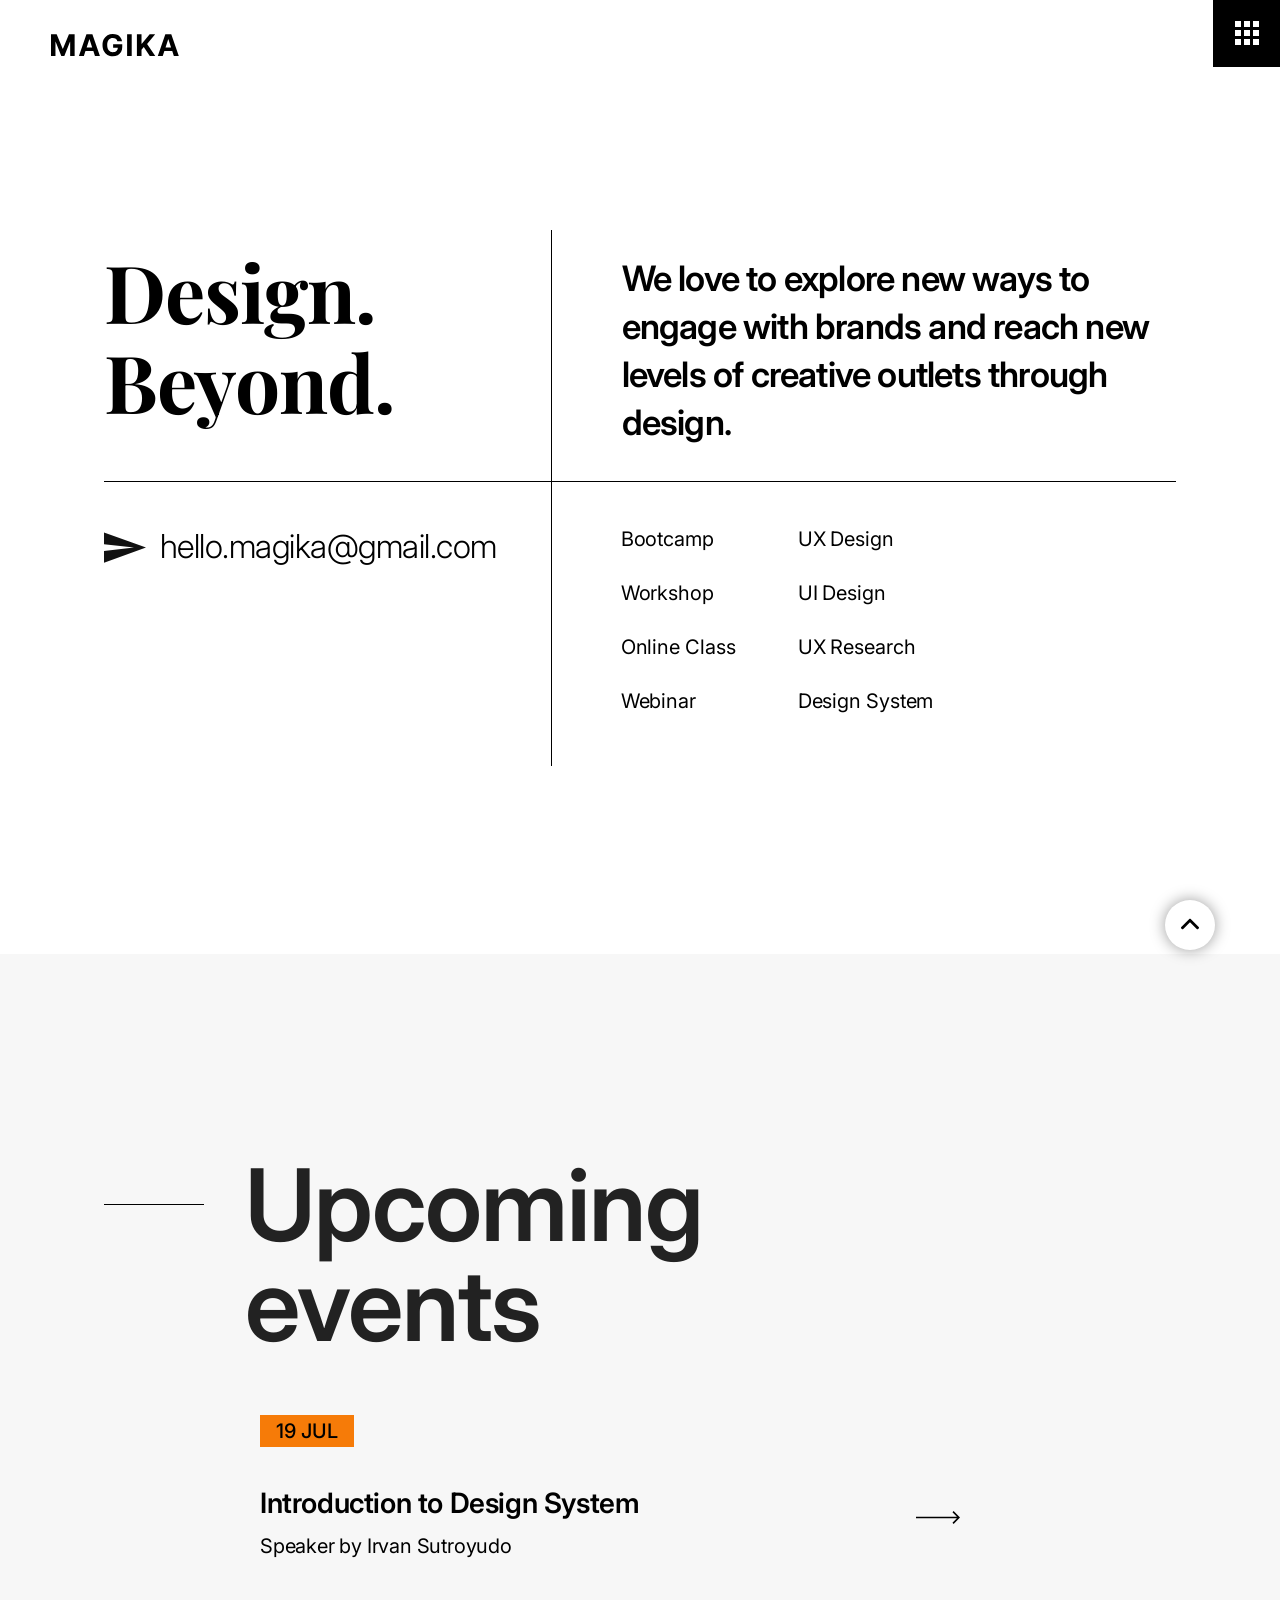
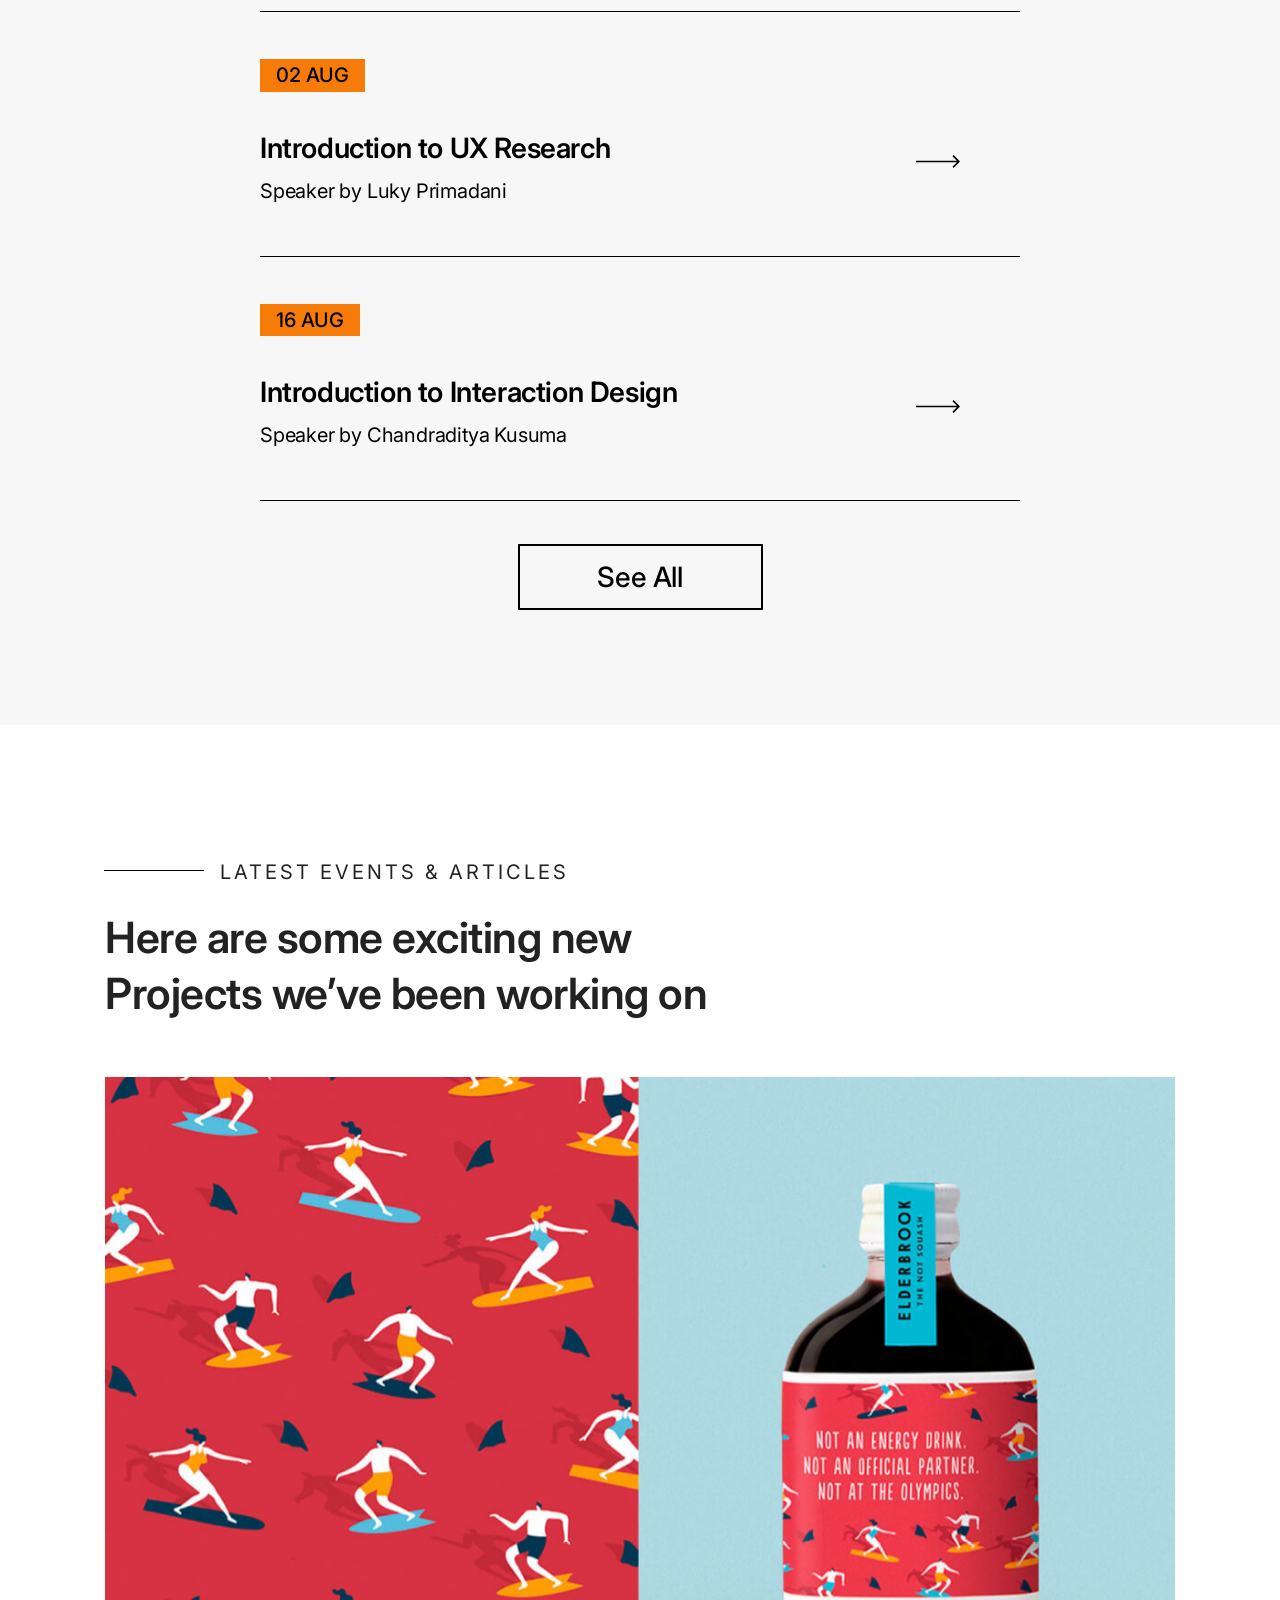
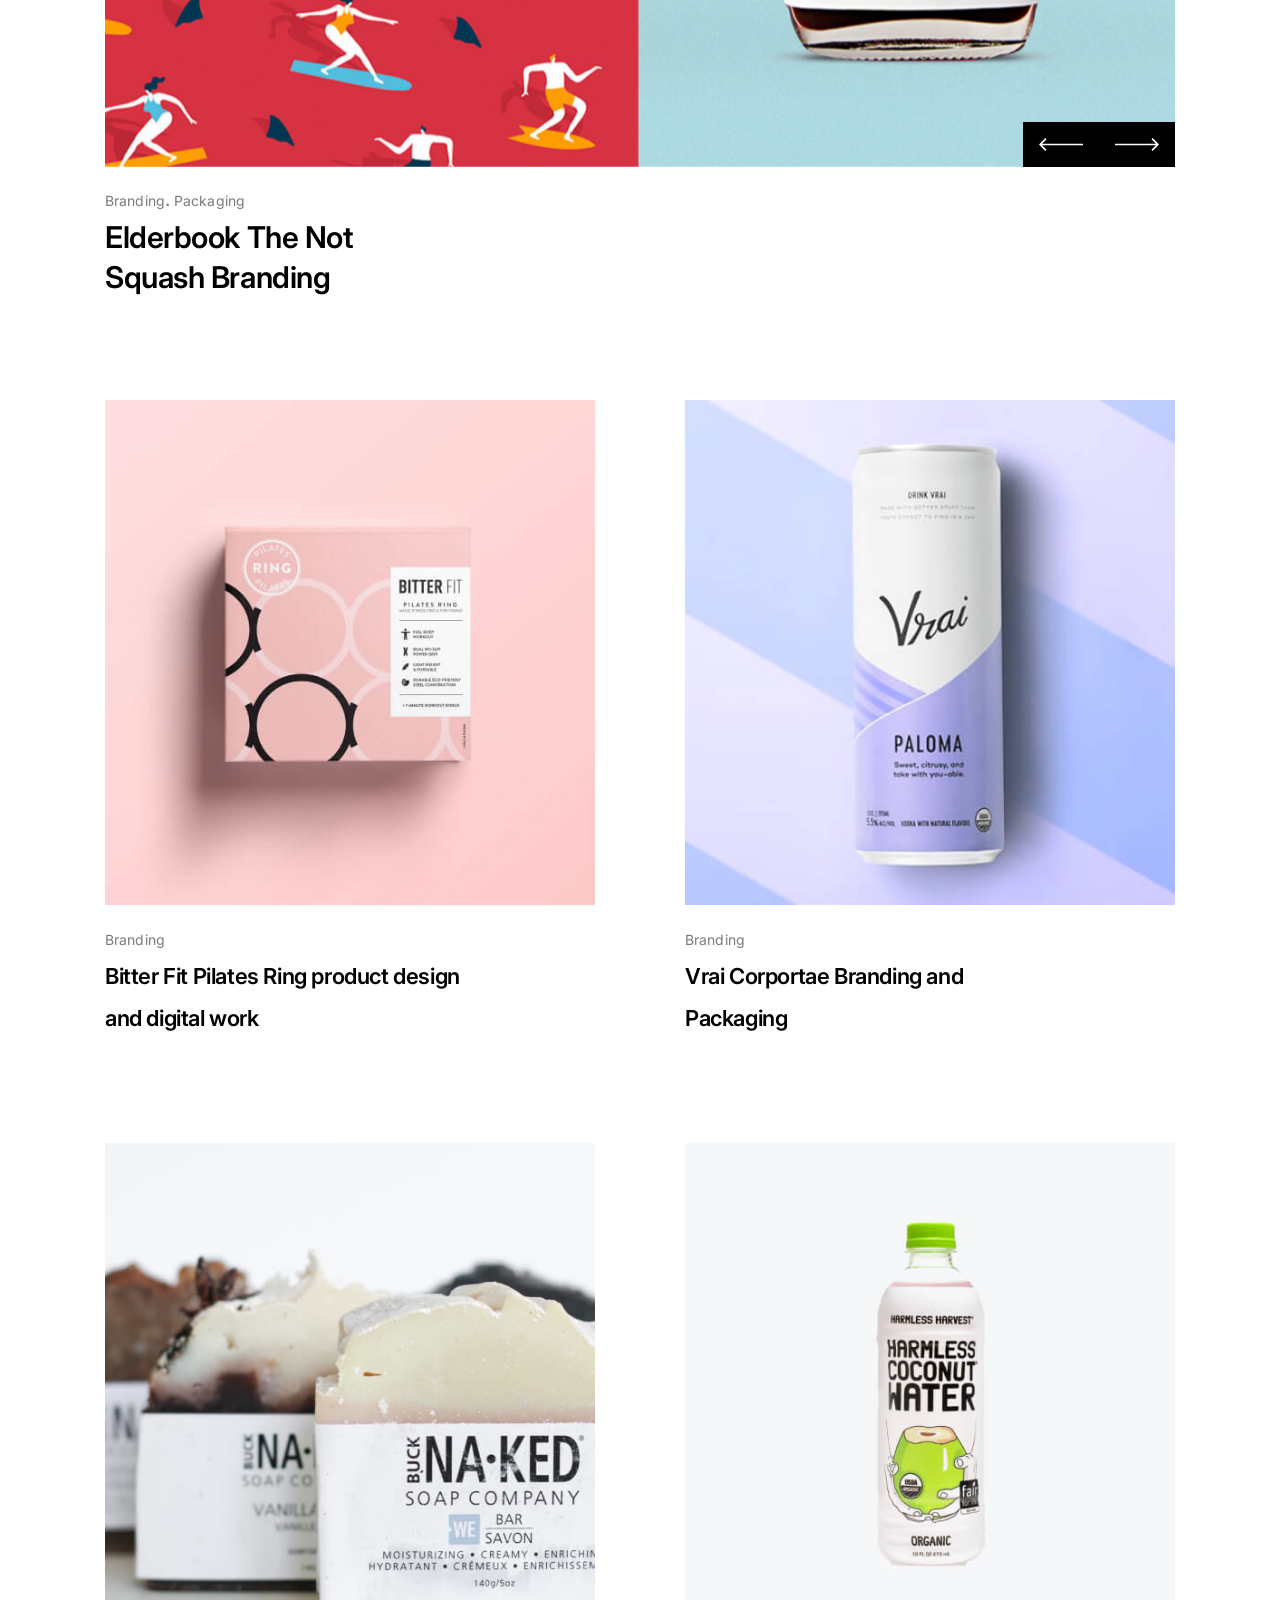
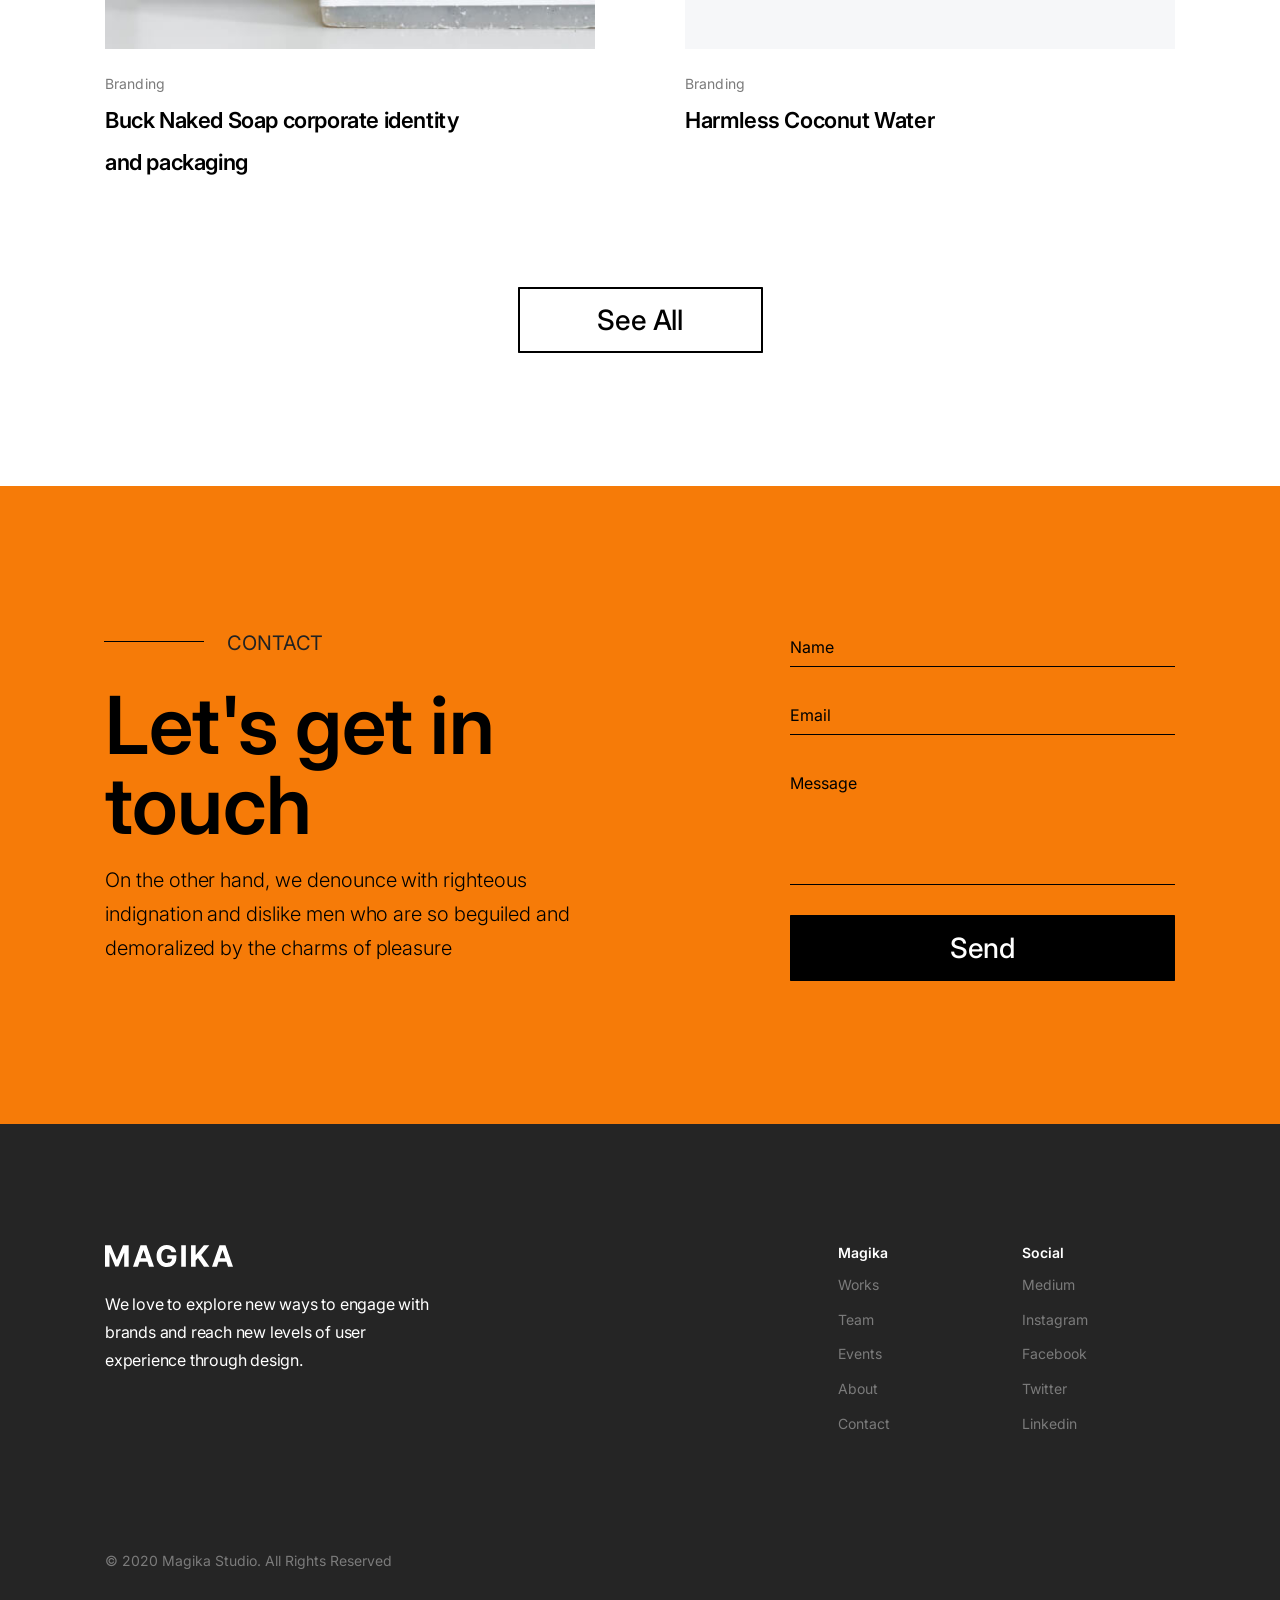
==== index.html @ 98ce180d "update for static web test" ====
<!DOCTYPE html>
<html dir="ltr" lang="en-US">
<head>
<meta charset="UTF-8">
<meta name="description" content="Havoc">
<meta name="keywords" content="Havoc">
<meta name="author" content="Havoc">
<meta name="viewport" content="width=device-width, initial-scale=1, maximum-scale=1">
<title>MAGIKA STUDIO | PRODUCT DESIGN </title>
<link href="images/icon1.ico" rel="shortcut icon" type="image/x-icon">
<!-- Havoc External CSS -->
<link href="css/bootstrap.min.css" rel="stylesheet" type="text/css">
<link href="css/owl.carousel.css" rel="stylesheet" type="text/css" media="all">
<link href="css/styles.css" rel="stylesheet" type="text/css" media="all">
<link href="css/responsive.css" rel="stylesheet" type="text/css" media="all">
<link href="css/loaders.min.css.html" rel="stylesheet" type="text/css" media="all">
<link href="css/animation.css" rel="stylesheet" type="text/css" media="all">
<link href="https://fonts.googleapis.com/css2?family=Playfair+Display:wght@700&amp;display=swap" rel="stylesheet">
<link href="https://fonts.googleapis.com/css2?family=Inter:wght@100;200;300;400;500;600;700;800;900&amp;display=swap" rel="stylesheet">
</head>
<body>

<!-- Havoc Main -->
<div class="havoc-main">

<div class="bg-white">
<!-- Havoc Header -->
<header>
  <div class="container">
    <!-- Havoc Logo -->
    <div class="logo wow fadeInDown" data-wow-duration="1s" data-wow-delay="1s"><a href="index.html"><img src="images/icons/logo-black.svg" alt="Havoc Logo"></a></div>    
  </div>
  <!-- Havoc Nav -->
    <nav class="navbar wow fadeInDown" data-wow-duration="1s" data-wow-delay="1s">
      <button class="navbar-toggler" type="button" data-toggle="collapse" data-target="#navbarSupportedContent" aria-expanded="false" aria-label="Toggle navigation">
        
      </button>
      <div class="menu-listing">
        <div class="black-bg">
          <ul class="navbar-nav mr-auto">
            <li class="nav-item">
              <a class="nav-link" href="work.html">Works</a>
            </li>
            <li class="nav-item">
              <a class="nav-link" href="about-us.html">About</a>
            </li>
            <li class="nav-item">
              <a class="nav-link" href="events-list.html">Events</a>
            </li>
            <li class="nav-item">
              <a class="nav-link" href="contact.html">Contact</a>
            </li>
            <li class="nav-item">
              <a class="nav-link" href="our-team.html">Team</a>
            </li>
          </ul>
          <div class="socials-link">
            <ul>
              <li><a href="#0"><img src="images/icons/behance.svg" alt="Behance"></a></li>
              <li><a href="#0"><img src="images/icons/dribbble.svg" alt="Dribbble"></a></li>
              <li><a href="#0"><img src="images/icons/twitter.svg" alt="Twitter"></a></li>
            </ul>
          </div>
          <div class="bottom-links">
            <a href="#0">Terms & conditions</a>
            <a href="#0">Privacy Policy</a>
          </div>
        </div>
      </div>
    </nav>
</header>


  <!-- Havoc Banner Wrap -->
  <section class="havoc-banner-wrap">
    <div class="container">
      <div class="row justify-content-center">
        <div class="col-md-5 bdr-left-none">
          <h1 class="wow fadeInLeft" data-wow-duration="2s" data-wow-delay="0.1s">Design. Beyond.</h1>
        </div>
        <div class="col-md-7">
          <div class="caption wow fadeInRight" data-wow-duration="2s" data-wow-delay="0.1s"><h2>We love to explore new ways to engage with brands and reach new levels of creative outlets through design.</h2></div>
        </div>
        <div class="col-md-5 bdr-btm-none bdr-left-none">
          <div class="email-us wow fadeInLeft" data-wow-duration="2s" data-wow-delay="0.1s">
            <a href="mailto:hello@havoc.co.uk"><img src="images/icons/send.svg" alt="Send Icon"> hello.magika@gmail.com</a>
          </div>
        </div>
        <div class="col-md-7 bdr-btm-none">
          <ul class="wow fadeInRight" data-wow-duration="2s" data-wow-delay="0.1s">
            <li>Bootcamp</li>
            <li>UX Design</li>
            <li>Workshop</li>
            <li>UI Design</li>
            <li>Online Class</li>
            <li>UX Research</li>
            <li>Webinar</li>
            <li>Design System</li>
          </ul>
        </div>
      </div>
    </div>
  </section>
</div>

<!-- Havoc Upcoming Events -->
<section class="havoc-upcoming-events">
  <div class="container">
    <div class="havoc-section-title">
      <h3>Upcoming <br>events</h3>
    </div>
    <div class="col-md-12">
      <div class="havoc-event-block">
        <span>19 JUL</span>
        <h6><a href="events-list.html" class="stretched-link">Introduction to Design System</a></h6>
        <p>Speaker by Irvan Sutroyudo</p>
        <img class="event-arrow" src="images/icons/black-right-arrow.svg" alt="More Info">
      </div>
      <div class="havoc-event-block">
        <span>02 AUG</span>
        <h6><a href="events-list.html" class="stretched-link">Introduction to UX Research</a></h6>
        <p>Speaker by Luky Primadani</p>
        <img class="event-arrow" src="images/icons/black-right-arrow.svg" alt="More Info">
      </div>
      <div class="havoc-event-block">
        <span>16 AUG</span>
        <h6><a href="events-list.html" class="stretched-link">Introduction to Interaction Design</a></h6>
        <p>Speaker by Chandraditya Kusuma</p>
        <img class="event-arrow" src="images/icons/black-right-arrow.svg" alt="More Info">
      </div>
      <div style="text-align: center" class="btn-wrap wow fadeInUp" data-wow-duration="2s" data-wow-delay="0.1s">
        <a class="btn border-btn" href="events-list.html">See All</a>
      </div>
    </div>
  </div>
</section>

<!-- Havoc Our Work -->
<section class="havoc-our-work">
  <div class="container">
    <div class="havoc-section-title">
      <span>LATEST EVENTS & ARTICLES</span>
      <h3>Here are some exciting new <br>Projects we’ve been working on</h3>
    </div>
    <div class="row">
      <div class="col-md-12">
        <div class="owl-carousel owl-loaded owl-drag wow fadeInUp" data-wow-duration="2s" data-wow-delay="0.1s" data-items="1" data-center="true" data-margin="0" data-loop="true" data-nav="true" data-dots="false" data-autoplay="false">
          <div class="item"><img src="images/work/work1.jpg" alt="work"></div>
          <div class="item"><img src="images/work/work1.jpg" alt="work"></div>
          <div class="item"><img src="images/work/work1.jpg" alt="work"></div>
          <div class="item"><img src="images/work/work1.jpg" alt="work"></div>
          <div class="item"><img src="images/work/work1.jpg" alt="work"></div>
          <div class="item"><img src="images/work/work1.jpg" alt="work"></div>
          <div class="item"><img src="images/work/work1.jpg" alt="work"></div>
        </div>
        <div class="slider-caption">
          <div class="work-info">
            <div class="work-category">
              <span>Branding</span>
              <span>Packaging</span>
            </div>
            <!-- <div class="work-category">
              <a href="#0">Branding</a>
              <a href="#0">Packaging</a>
            </div> -->
            <h4><a href="work-detail.html">Elderbook The Not<br> Squash Branding</a></h4>
          </div>
        </div>
      </div>
    </div>
    <div class="row work-small-thumb">
      <div class="col-md-6 wow fadeInLeft" data-wow-duration="2s" data-wow-delay="0.1s">
        <div class="work-image"><a href="work-detail.html"><img src="images/work/work2.jpg" alt="Our Work"></a></div>
        <div class="work-info">
          <div class="work-category">
            <span>Branding</span>
          </div>
          <h4><a href="work-detail.html">Bitter Fit Pilates Ring product design<br> and digital work </a></h4>
        </div>
        
      </div>
      <div class="col-md-6 wow fadeInRight" data-wow-duration="2s" data-wow-delay="0.1s">
        <div class="work-image"><a href="work-detail.html"><img src="images/work/work3.jpg" alt="Our Work"></a></div>
        <div class="work-info">
          <div class="work-category">
            <span>Branding</span>
          </div>
          <h4><a href="work-detail.html">Vrai Corportae Branding and<br> Packaging</a></h4>
        </div>
      </div>
      <div class="col-md-6 wow fadeInLeft" data-wow-duration="2s" data-wow-delay="0.1s">
        <div class="work-image"><a href="work-detail.html"><img src="images/work/work4.jpg" alt="Our Work"></a></div>
        <div class="work-info">
          <div class="work-category">
            <span>Branding</span>
          </div>
          <h4><a href="work-detail.html">Buck Naked Soap corporate identity<br> and packaging</a></h4>
        </div>
      </div>
      <div class="col-md-6 wow fadeInRight" data-wow-duration="2s" data-wow-delay="0.1s">
        <div class="work-image"><a href="work-detail.html"><img src="images/work/work5.jpg" alt="Our Work"></a></div>
        <div class="work-info">
         <div class="work-category">
            <span>Branding</span>
          </div>
          <h4><a href="work-detail.html">Harmless Coconut Water</a></h4>
        </div>
      </div>
    </div>
    <div class="btn-wrap wow fadeInUp" data-wow-duration="2s" data-wow-delay="0.1s">
      <a class="btn border-btn" href="work.html">See All</a>
    </div>
  </div>
</section>

<!-- Havoc Get Touch -->
<section class="havoc-get-touch">
  <div class="container">
    <div class="row">
      <div class="col-md-6 wow fadeInLeft" data-wow-duration="2s" data-wow-delay="0.1s">
        <div class="havoc-section-title">
          <span>CONTACT</span>
          <h3>Let's get in <br>touch</h3>
        </div>
        <p>On the other hand, we denounce with righteous indignation and dislike men who are so beguiled and demoralized by the charms of pleasure</p>
      </div>
      <div class="col-md-6 wow fadeInRight" data-wow-duration="2s" data-wow-delay="0.1s">
        <form>
          <div class="form-group">
            <input type="text" class="form-control" placeholder="Name">
          </div>
          <div class="form-group">
            <input type="email" class="form-control" placeholder="Email">
          </div>
          <div class="form-group">
            <textarea class="form-control" placeholder="Message"></textarea>
          </div>
          <button type="submit" class="btn black-btn">Send</button>
        </form>
      </div>
    </div>
  </div>
</section>

<!-- Havoc Footer -->
<footer>
  <div class="container">
    <div class="row justify-content-between">
      <div class="col-md-8">
        <!-- Havoc Logo -->
        <div class="logo"><a href="#0"><img src="images/icons/logo-white.svg" alt="Magika Studio"></a></div> 
        <p>We love to explore new ways to engage with <br>brands and reach new levels of user <br>experience through design.</p>
      </div>
      <div class="col-md-2 footer-menu">
        <h6>Magika</h6>
        <ul>
          <li><a href="#0">Works</a></li>
          <li><a href="#0">Team</a></li>
          <li><a href="#0">Events</a></li>
          <li><a href="#0">About</a></li>
          <li><a href="#0">Contact</a></li>
        </ul>
      </div>
      <div class="col-md-2 footer-menu">
        <h6>Social</h6>
        <ul>
          <li><a href="#0">Medium</a></li>
          <li><a href="#0">Instagram</a></li>
          <li><a href="#0">Facebook</a></li>
          <li><a href="#0">Twitter</a></li>
          <li><a href="#0">Linkedin</a></li>
        </ul>
      </div>
      <!-- <div class="col-md-2 footer-menu">
        <h6>Legal</h6>
        <ul>
          <li><a href="#0">Privacy</a></li>
          <li><a href="#0">Terms</a></li>
          <li><a href="#0">Cookies</a></li>
          <li><a href="#0">License</a></li>
          <li><a href="#0">Program</a></li>
        </ul>
      </div> -->
    </div>
    <div class="havoc-copyright">&copy; 2020 Magika Studio. All Rights Reserved</div>
  </div>
</footer>

<!-- Havoc Back Top -->
<div class="havoc-back-top">
  <div class="container">
    <a href="javascript:void(0);"><img src="images/icons/up-arrow.svg" alt="Back Top"></a>
  </div>
</div>

<!-- Havoc Preloader -->
<div class="havoc-preloader">
  <div class="loader-wrap">
    <div class="loader">
      <div class="loader-inner ball-pulse-sync">
        <div></div>
        <div></div>
        <div></div>
      </div>
    </div>
  </div>
</div>

</div>

<!-- Havoc Scripts -->
<script src="js/jquery.min.js"></script>
<script src="js/bootstrap.min.js"></script>
<script src="js/html5.min.js"></script>
<script src="js/placeholders.min.js"></script>
<script src="js/respond.min.js"></script>
<script src="js/plugins.js"></script>
<script src="js/jquery.rcounterup.js"></script>
<script src="js/scripts.js"></script>
</body>
</html>
---- css/styles.css ----
@charset "utf-8";
/*Havoc Normal*/
body {
  overflow-x: hidden;
  clear: both;
  color: #222222;
  font-family: 'Inter', sans-serif, Helvetica, Arial, serif;
  font-weight: 400;
  font-size: 16px;
  line-height: 1.42857143;
  text-rendering: optimizeLegibility;
  -moz-osx-font-smoothing: grayscale;
  -webkit-font-smoothing: antialiased;
}
*, *:focus {
  outline: none;
}
a {
  color: #000000;
  transition: all ease .4s;
}
a:focus {
  outline: none;
  outline-offset: 0;
}
a:hover {
  color: #f67b08;
  text-decoration: none;
}
a:focus {
  color: inherit;
}
img {
  max-width: 100%;
}
iframe {
  display: inline-block;
  vertical-align: middle;
  width: 100%;
  border: none;
}
h1, .h1, h2, .h2, h3, .h3, h4, .h4, h5, .h5, h6, .h6 {
  padding-bottom: 10px;
  margin-bottom: 0;
  font-weight: 600;
  line-height: 1.3;
}
p {
  padding-bottom: 10px;
  margin-bottom: 0;
  color: #7c7c7c;
  font-size: 15px;
  line-height: 24px;
}
p a {
  color: inherit;
}
p a:hover {
  color: #222222;
  text-decoration: underline;
}
video {
  display: block;
  width: auto;
  min-width: 100%;
  height: auto;
  min-height: 100%;
  background: #f8f8f8;
}
audio, canvas, progress, video {
  vertical-align: middle;
}
button, button:focus {
  outline: none;
  outline-offset: 0;
}
figure {
  margin: 0;
}
::selection {
  background: #222222;
  color: #ffffff;
}
::-webkit-selection {
  background: #222222;
  color: #ffffff;
}
::-moz-selection {
  background: #222222;
  color: #ffffff;
}
::-o-selection {
  background: #222222;
  color: #ffffff;
}
::-ms-selection {
  background: #222222;
  color: #ffffff;
}
::-webkit-input-placeholder {
  color: #aaaaaa !important;
  opacity: 1;
}
::-moz-placeholder {
  color: #aaaaaa !important;
  opacity: 1;
}
:-ms-input-placeholder {
  color: #aaaaaa !important;
  opacity: 1;
}
:-moz-placeholder {
  color: #aaaaaa !important;
  opacity: 1;
}

label {
  vertical-align: middle;
  cursor: pointer;
}

/*Havoc Headings*/
h1 {
  font-size: 104px;
  line-height: 106px;
  letter-spacing: -1px;
  color: #000000;
  font-family: 'Playfair Display', serif;
  font-weight: 700;
}

h2 {
  font-size: 43px;
  line-height: 56px;
  color: #000000;
  letter-spacing: -0.8px;
}

/*Inputs*/
input[placeholder], [placeholder], *[placeholder] {
  color: #000000 !important;
}
::placeholder {
  color: #000000 !important; 
} 
  
:-ms-input-placeholder {
  color: #000000 !important; 
} 
  
::-ms-input-placeholder {
  color: #000000 !important; 
}
.container, .container-lg, .container-md, .container-sm, .container-xl {
  max-width: 1170px;
}
header .container {
  max-width: 100%;
}


/*Havoc Normal*/
.havoc-section-title  {
  padding: 0 0 50px;
}
.havoc-section-title span {
  display: block;
  clear: both;
  padding-left: 115px;
  font-size: 20px;
  line-height: 28px;
  letter-spacing: -0.1px;
  text-transform: uppercase;
  position: relative;
}
.havoc-section-title span:after, 
.havoc-growing-globe .havoc-section-title h3:after, 
.havoc-upcoming-events .havoc-section-title h3:after {
  position: absolute;
  top: 12px;
  left: -1px;
  z-index: 1;
  width: 100px;
  height: 1px;
  background: #000000;
  content: "";
}
.havoc-section-title h3 {
  font-size: 43px;
  line-height: 56px;
  letter-spacing: -0.5px;
  margin-top: 28px;
  padding-bottom: 6px;
}

/*Btns*/
.btn {
  padding: 10px 20px;
  min-width: 245px;
  font-size: 28px;
  letter-spacing: -0.4px;
  line-height: 42px;
  color: #000000;
  font-weight: 500;
  outline: none;
  box-shadow: none;
}
.btn:hover, .btn:focus, .btn:active {
  outline: none;
  box-shadow: none;
  background: inherit;
  color: inherit;
}
.border-btn {
  border: 2px solid #000000;
  border-radius: 0.7px;
}
.border-btn:hover {
  background: #f67b08;
  color: #000000;
}
.black-btn {
  background: #000;
  border-radius: 0.7px;
  color: #FFFFFF;
  border: 2px solid #000000;
}
.black-btn:hover {
  background: #f67b08;
  color: #000000;
  border-color: #000000;
}
.btn-small {
  min-width: 76px;
}

/*Havoc Main*/
.havoc-main {
  overflow: hidden;
}
.bg-yellow {
  background: #f67b08;
}

section {
  overflow: hidden;
}

/*Havoc Header*/
header {
  padding: 32px 0 32px 40px;
  position: relative;
  z-index: 11;
}
.logo {
  display: inline-block;
}
nav {
  float: right;
}
.menu-listing {
  position: absolute;
  top: -60px;
  right: 0;
  z-index: 111;
  width: 850px;
  height: 110vh;
  background: #252525;
  padding: 100px;
  transition: all 500ms ease-in-out;
  transform: translate(100%, -100%);
}
.menu-listing.active {
  transform: translate(0, 0);
}
.menu-listing ul.navbar-nav li {
  display: block;
  clear: both;
  padding-left: 120px;
  padding-bottom: 10px;
  position: relative;
}
.menu-listing ul.navbar-nav li:before {
  position: absolute;
  top: 50%;
  left: 0;
  z-index: 1;
  width: 90px;
  height: 1px;
  background: #ffffff;
  content: "";
  transition: all ease .4s;
}
.menu-listing ul.navbar-nav li a {
  font-size: 65px;
  line-height: 100px;
  letter-spacing: -0.7px;
  color: #ffffff;
  font-weight: 600;
}
.menu-listing ul.navbar-nav li a:hover, .menu-listing ul.navbar-nav li a:focus, .menu-listing ul.navbar-nav li.current-menu-item a {
  color: #f67b08;
}
.menu-listing ul.navbar-nav li:hover:before, .menu-listing ul.navbar-nav li.current-menu-item:before {
  width: 40px;
  background: #f67b08;
}
.navbar-toggler {
  position: absolute;
  right: 0;
  top: -57px;
  z-index: 1111;
  background: #000000;
  padding: 20px;
  border-radius: 0;
  width: 67px;
  height: 67px;
  background-image: url("../images/icons/menu.svg");
  background-repeat: no-repeat;
  background-position: 50% 50%;
  transition: all ease .4s;
}
.navbar-toggler.close-menu {
  background-image: url("../images/icons/close.svg");
}
.menu-listing .socials-link {
  position: absolute;
  bottom: 120px;
  right: 50px;
  z-index: 1;
}
.menu-listing .socials-link ul li {
  margin: 0 10px;
}
.bottom-links {
  position: absolute;
  bottom: 70px;
  right: 50px;
  z-index: 11;
}
.bottom-links a {
  font-size: 14px;
  color: #7B7B7B;
  margin-left: 30px;
}
.bottom-links a:hover {
  color: #f67b08;
}

/*Havoc Banner*/
.havoc-banner-wrap {
  padding: 141px 0 188px;
}
.havoc-banner-wrap .row {
  margin: 0 -1px;
}
.havoc-banner-wrap [class*="col-"] {
  padding: 16px 0px 25px;
  border-left: 1px solid #000000;
  border-bottom: 1px solid #000000;
}
.havoc-banner-wrap .caption{
  padding: 8px 0 0 70px;
}

.havoc-banner-wrap a {
  font-size: 40px;
  color: #000000;
  line-height: 49px;
  letter-spacing: -0.5px;
  font-weight: 300;
}
.havoc-banner-wrap ul {
  list-style-type: none;
  padding: 27px 0 0 69px;
  margin: 0;
  width: 500px;
}
.havoc-banner-wrap ul li {
  float: left;
  width: 177px;
  font-size: 20px;
  line-height: 29px;
  letter-spacing: -0.1px;
  color: #000000;
  margin: 0 0 35px;
}
.havoc-banner-wrap ul li a {  
  font-size: 20px;
  line-height: 28px;
  letter-spacing: -0.2px;
  color: #000000;
}
.havoc-banner-wrap .bdr-btm-none {
  border-bottom: none;
}
.havoc-banner-wrap .bdr-left-none {
  border-left: none;
}
.email-us {
 padding: 24px 0 0;
}
.email-us img {
 margin-right: 6px;
 position: relative;
 top: -2px;
}

/*Havoc Our Work*/
.havoc-our-work {
  padding: 133px 0;
}
.havoc-our-work [class*="col-"] {
  padding-bottom: 93px;
}
.havoc-our-work .work-info {
  padding: 24px 0 0;
}
.havoc-our-work .work-category {
  font-size: 14px;
  line-height: 17px;
  color: #7B7B7B;
  letter-spacing: 0.1px;
}
.havoc-our-work .work-info .work-category span {
  position: relative;
}
.havoc-our-work .work-info .work-category span:after {
  content: '.';
  font-size: 20px;
}
.havoc-our-work .work-info .work-category span:last-child:after {
  display: none;
}
.havoc-our-work .work-info .work-category a {
  position: relative;
  color: #7B7B7B;
}
.havoc-our-work .work-info .work-category a:hover {
  color: #000000;
}
.havoc-our-work .work-info .work-category a:after {
  content: '.';
  font-size: 20px;
}
.havoc-our-work .work-info .work-category a:last-child:after {
  display: none;
}
.havoc-our-work .slider-caption .work-info h4 {
  font-size: 40px;
  line-height: 50px;
  color: #000000;
  letter-spacing: -0.45px;
  margin-top: 8px;
}
.havoc-our-work .work-info h4 {
  font-size: 28px;
  line-height: 42px;
  color: #000000;
  letter-spacing: -0.4px;
  margin-top: 10px;
}
.havoc-our-work .btn-wrap {
  text-align: center;
}
.work-small-thumb {
  margin: 0 -45px;
}
.havoc-our-work .work-small-thumb [class*="col-"] {
  padding: 0 45px 94px;
}
.havoc-our-work .work-small-thumb .work-info {
  padding: 26px 0 0;
}
.havoc-our-work .work-small-thumb .work-info h4 {
  margin-top: 7px;
}

/*Growing Globe*/
.havoc-growing-globe {
  padding: 175px 0 0;
  background: url("../images/icons/illustration.svg") no-repeat 50% 165px;
}
.havoc-growing-globe .container {
  max-width: 1060px;
}
.havoc-growing-globe .havoc-section-title h3 {
  font-size: 100px;
  line-height: 100px;
  letter-spacing: -1.0px;
  font-weight: 600;
  position: relative;
  padding-left: 85px;
}
.havoc-growing-globe .havoc-section-title h3:after {
  top: 50px;
  left: -56px;
}
.havoc-counter-wrap {
  padding: 6px 0;
  text-align: center;
}
.havoc-counter-wrap [class*="col-"] {
  border-right: 1px solid #000;
}
.havoc-counter-wrap h5 {
  font-size: 140px;
  color: #000000;
  line-height: 168px;
  letter-spacing: -1.5px;
  font-weight: 200;
  padding-bottom: 0;
}
.havoc-counter-wrap span {
  font-size: 20px;
  color: #000000;
  line-height: 26px;
  letter-spacing: -0.2px;
}

.havoc-counter-wrap .row [class*="col-"]:last-child {
  border: none;
}
.havoc-latest-news {
  padding: 89px 0 70px 85px;
  font-size: 20px;
  color: #000000;
  line-height: 26px;
  letter-spacing: -0.15px;
}
.havoc-latest-news span {
  padding: 4px 15px;
  background: #f67b08;  
  line-height: 24px;
  letter-spacing: 0.2px;
  font-weight: 500;
  margin-right: 15px;
}
.havoc-latest-news .btn-wrap {
  padding: 62px 0 0;
}
.link-underline {
  font-size: 20px;
  color: #000000;
  line-height: 28px;
  position: relative;
  letter-spacing: -0.2px;
}
.link-underline:hover {
  color: #f67b08;
}
.link-underline:after {
  content: '';
  position: absolute;
  bottom: -9px;
  left: 0;
  width: 100%;
  height: 1px;
  background: #000000;
  transition: all ease .3s;
}
.link-underline:hover:after {
  background: #f67b08;
}

/*Our Team*/
.havoc-our-team {
  padding: 338px 0 200px;
}
.havoc-our-team .havoc-section-title {
  padding-bottom: 76px;
}
.havoc-our-team .row {
  margin: 0 -28px;
}
.havoc-our-team [class*="col-"] {
  padding: 0 28px 60px;
}
.havoc-our-team img {
  width: 100%;
}
.havoc-our-team h6 {
  font-size: 24px;
  line-height: 29px;
  color: #000000;
  font-weight: 500;
  padding: 16px 0 3px;
}
.havoc-our-team .team-mate span {
  color: #7B7B7B;
  font-size: 14px;
}
.havoc-our-team .btn-wrap {
  text-align: center;
  margin: 16px 0 0;
}
.havoc-our-team .btn {
  min-width: 325px;
}

/*Havoc Upcoming Events*/
.havoc-upcoming-events {
  padding: 173px 0 115px;
  background: #F7F7F7;
}
.havoc-upcoming-events .container {
  max-width: 890px;
}
.havoc-upcoming-events .havoc-section-title h3 {
  font-size: 100px;
  line-height: 100px;
  letter-spacing: -1.0px;
  font-weight: 600;
  position: relative;
}
.havoc-upcoming-events .havoc-section-title h3:after {
  top: 49px;
  left: -141px;
}
.havoc-event-block {
  border-bottom: 1px solid #000000;
  position: relative;
  padding: 4px 0 43px;
  color: #000000;
  margin-bottom: 43px;
  overflow: hidden;
}
.havoc-event-block span {
  display: inline-block;
  padding: 2px 16px;
  background: #f67b08;
  font-size: 20px;
  font-weight: 500;
}
.havoc-event-block h6 {
  font-size: 28px;
  font-weight: 600;
  line-height: 42px;
  letter-spacing: -0.4px;
  padding: 35px 0 0;
  margin: 0;
}
.havoc-event-block p {
  font-size: 20px;
  color: inherit;
  line-height: 28px;
  letter-spacing: -0.2px;
  padding: 8px 0;
}
.havoc-event-block .event-arrow {
  position: absolute;
  top: 100px;
  right: 60px;
  z-index: 1;
  transition: all ease .4s;   
}
.havoc-event-block:hover .event-arrow {  
  right: 40px;
}
.mate-image {
  position: relative;
  overflow: hidden;
  clear: both;
  text-align: center;
}
.team-mate .mate-image .mate-info {
  position: absolute;
  top: 0;
  left: 0;
  width: 100%;
  height: 100%;
  background: rgba(0, 0, 0, 0.7);
  color: #ffffff;
  opacity: 0;
  -webkit-transition: all 600ms cubic-bezier(0.645, 0.045, 0.095, 1.08);
  -ms-transition: all 600ms cubic-bezier(0.645, 0.045, 0.095, 1.08);
  transition: all 600ms cubic-bezier(0.645, 0.045, 0.095, 1.08);
  z-index: 1;
}
.team-mate .mate-image:hover .mate-info {
  opacity: 1;
}
.mate-info a {
  width: 32px;
  height: 32px;
  background: #FFFFFF;
  display: inline-flex;
  align-items: center;
  justify-content: center;
  margin: 10px;
}
.mate-info a:hover {
  background: #f67b08;
}
.mate-info a img {
  width: 16px;
  height: 16px;
}
.havoc-table-container {
  display: table;
  width: 100%;
  height: 100%;
}
.havoc-align-container {
  display: table-cell;
  vertical-align: middle;
  width: 100%;
  height: 100%;
}

/*Havoc Get Touch*/

.havoc-get-touch {
  padding: 143px 0;
  background: #f67b08;
}
.havoc-get-touch .havoc-section-title {
  padding-bottom: 12px;
}
.havoc-get-touch .havoc-section-title h3 {
  font-size: 80px;
  line-height: 80px;
  font-weight: 600;
  color: #000000;
}
.havoc-get-touch .havoc-section-title span {
  padding-left: 122px;
}
.havoc-get-touch p {
  font-size: 20px;
  color: #000000;
  line-height: 34px;
  font-weight: 300;
  letter-spacing: -0.05px;
}
.havoc-get-touch [class*="col-"]:last-child {
  padding-left: 150px;
}
.form-control {
  border: none;
  border-bottom: 1px solid #000000;
  background: transparent;
  border-radius: 0;
  padding-left: 0;
  outline: none;
  box-shadow: none;
  color: #000000;
  margin-bottom: 30px;
}
.form-control:hover, .form-control:focus, .form-control:active {
  background: transparent;
  border-radius: 0;
  padding-left: 0;
  outline: none;
  box-shadow: none;
  border-bottom: 1px solid #000000;
}
textarea.form-control {
  height: 120px;
  resize: none;
}
.havoc-get-touch .btn {
  width: 100%;
  padding: 10px;
}
/*Havoc Footer*/
footer {
  padding: 120px 0 50px;
  background: #252525;
}
footer .logo {
  margin-bottom: 23px;
}
footer p {
  font-size: 16px;
  color: #FFFFFF;
  line-height: 28px;
  letter-spacing: -0.2px;
}
footer h6 {
  font-size: 14px;
  line-height: 17px;
  color: #FFFFFF;
}
footer ul {
  padding: 0;
  margin: 0;
  list-style-type: none;
}
footer ul li {
  padding: 2px 0 10px;
}
footer ul li a {
  font-size: 14px;
  line-height: 17px;
  color: #7B7B7B;
}
footer ul li a:hover, footer ul li.active a {
  color: #FFFFFF;
}
/*Havoc Copyright*/
.havoc-copyright {
  padding: 106px 0 0;
  font-size: 14px;
  color: #7B7B7B;
}


/*Work Page*/
.havoc-work-page .havoc-work-listing {
  margin: 0;
}
.havoc-work-page .masonry-filters {
  padding-left: 0;
  padding-right: 0;
}
.havoc-work-listing {
  margin: 0 -45px;
}
.masonry-filters {
  display: block;
  overflow: hidden;
  padding: 0 45px 32px;
  /*max-width: 920px;*/
}
.masonry-filters span {
  display: block;
  clear: both;
  width: 100%;
  border-bottom: 1px solid #000000;
  padding-bottom: 15px;
  display: none;
}
.masonry-filters ul {
  list-style: none;
  margin: 0;
  padding: 0;
  display: block;
}
.masonry-filters ul li {
  display: inline-block;
  padding: 0 14px 24px 0;
}
.masonry-filters ul li a {
  display: block;
  border: 1px solid #000000;
  padding: 11px 24px;
  font-weight: 600;
  font-size: 20px;
  line-height: normal;
  letter-spacing: -0.2px;
}
.masonry-filters ul li a:hover {
  background: #f67b08;
  color: #000000;
}
.masonry-filters ul li a.active {
  background: #f67b08;
}
.havoc-our-work .work-image {
  overflow: hidden;
}
.havoc-our-work .work-image img {
  width: 100%;
  transition: transform .5s ease;
}
.havoc-our-work .work-image:hover img {
  transform: scale(1.2);
}
.havoc-our-work .havoc-section-title h3 {
  margin-top: 23px;
}
.havoc-our-work .havoc-section-title span {
  letter-spacing: 3px;
}
.masonry-item {
  -ms-flex: 0 0 50%;
  flex: 0 0 50%;
  max-width: 50%;
  padding-right: 45px;
  padding-left: 45px;
  margin-bottom: 100px;
}
.owl-carousel .owl-prev, .owl-carousel .owl-next, .owl-carousel .owl-dot {
  cursor: pointer;
}
.owl-carousel .owl-dots {
  position: absolute;
  left: 0;
  right: 0;
  bottom: 30px;
  margin: 0 auto;
  width: 100%;
  height: 20px;
  text-align: center;
  content: "";
  z-index: 1;
}
.owl-carousel button.owl-dot {
  display: inline-block;
  vertical-align: middle;
  width: 15px;
  height: 15px;
  margin: 0 4px;
  background: #000000;
  text-indent: -999px;
  cursor: pointer;
  outline: none;
  -webkit-border-radius: 100%;
  -ms-border-radius: 100%;
  border-radius: 100%;
  -webkit-transition: all ease .3s;
  -ms-transition: all ease .3s;
  transition: all ease .3s;
  border: none;
}
.owl-carousel button.owl-dot.active {
  background : #f67b08;
}
.owl-carousel .owl-nav button.owl-prev, 
.owl-carousel .owl-nav button.owl-next {
  position: absolute;
  bottom: 0;
  width: 76px;
  height: 45px;
  outline: none;
  -webkit-border-radius: 0;
  -ms-border-radius: 0;
  border-radius: 0;
  -webkit-transition: all ease .3s;
  -ms-transition: all ease .3s;
  transition: all ease .3s;
  z-index: 1;
  border: none;
  text-indent: -99999px;
}

.owl-carousel .owl-nav button.owl-prev {
  right: 76px;
  background: url("../images/icons/white-left-arrow.svg") no-repeat 50% 50% #000000;
}
.owl-carousel .owl-nav button.owl-prev:hover {
  background: url("../images/icons/black-left-arrow.svg") no-repeat 50% 50% #FFC85A;
}
.owl-carousel .owl-nav button.owl-next {
  right: 0;
  background: url("../images/icons/white-right-arrow.svg") no-repeat 50% 50% #000000;
}
.owl-carousel .owl-nav button.owl-next:hover {
  background: url("../images/icons/black-right-arrow.svg") no-repeat 50% 50% #FFC85A;
}
.owl-carousel .owl-nav button.owl-prev:before, .owl-carousel .owl-nav button.owl-next:before {
  display: none;
}
.owl-drag .disabled {
  display: none;
}
.owl-carousel.owl-drag .owl-item {
  -ms-touch-action: pan-y;
  touch-action: pan-y;
  -webkit-user-select: unset;
  -moz-user-select: unset;
  -ms-user-select: unset;
  user-select: unset;
}
.owl-carousel.banner .item .container {
  position: relative;
  z-index: 1;
}

/* Havoc About Us Css */
.havoc-about-us {
  padding: 150px 0;
}
.havoc-about-us p {
  font-size: 22px;
  letter-spacing: -0.2px;
  line-height: 40px;
  color: #000000;
  padding: 50px 0 0;
  margin: 0;
}

/* Havoc Beloved Clients Css */
.havoc-beloved-clients {
  padding: 0 0 120px;
}
.havoc-beloved-clients .havoc-section-title {
  padding-bottom: 60px;
}
.havoc-beloved-clients .row {
  margin: 0 -20px;
}
.havoc-beloved-clients [class*="col-"] {
  padding: 0 20px 50px;
}
.havoc-beloved-clients a {
  display: block;
  clear: both;
  padding: 50px;
  text-align: center;
  background: #F7F7F7;
  width: 100%;
  height: 242px;
}
.havoc-beloved-clients a:hover, .havoc-beloved-clients a:focus {
  background: #f67b08;
}
.havoc-beloved-clients a img {
  opacity: 0.4;
}
.havoc-beloved-clients a:hover img {
  opacity: 1;
}
.havoc-table-wrap {
  display: table;
  height: 100%;
  width: 100%;
}
.havoc-align-wrap {
  display: table-cell;
  width: 100%;
  height: 100%;
  text-align: center;
  vertical-align: middle;
}

/* Havoc Contact Us Css */
.havoc-contact-us {
  padding: 150px 0;
}
.havoc-contact-us .masonry-filters {
  padding-left: 0;
  padding-right: 0;
  max-width: 100%;
}
.havoc-contact-us .row {
  margin: 0
}
.havoc-contact-us [class*="col-"]{
  padding: 0;
}
.havoc-gray-box {
  float: left;
  width: 100%;
  background: #f7f7f7;
  padding: 56px 80px;
}
.map-image img {
  width: 100%;
  height: 500px;
  object-fit: cover;
  }
.havoc-gray-box .havoc-info-block:last-child {
  border-bottom: none;
}
.havoc-contact-us .masonry-item, .team-block .masonry-item {
  -ms-flex: 0 0 100%;
  flex: 0 0 100%;
  max-width: 100%;
  padding-right: 0; 
  padding-left: 0; 
  margin-bottom: 0; 
  width: 100%;
}
.havoc-info-block {
  padding-bottom: 20px;
  margin-bottom: 30px;
  border-bottom: 1px solid #000000;
}
.havoc-info-block label {
  display: block;
  clear: both;
  font-size: 10px;
  line-height: 17px;
  color: #7b7b7b;
}
.havoc-info-block span, .havoc-info-block a {
  font-size: 22px;
  line-height: 40px;
  color: #000000;
}
.map-canvas {
  float: left;
  width: 100%;
  height: 550px;
}
.team-block {
  padding: 150px 0;
}
.team-block .havoc-section-title {
  padding: 0 0 60px;
}
.team-block .havoc-section-title h3 {
  margin-bottom: 15px;
}
.team-block .havoc-section-title p {
  font-size: 18px;
  line-height: 33px;
  color: #7b7b7b;
}
.team-block .masonry-filters {
  max-width: 100%;
  padding: 0 0 30px;
}

/* Havoc Events Listing */
.havoc-events-listing {
  background: none;
  padding-bottom: 50px;
}
.havoc-events-listing .container {
  max-width: 1170px;
}
.havoc-events-listing .havoc-section-title {
  padding-bottom: 80px;
}
.havoc-events-listing .havoc-section-title h3 {
  font-size: 43px;
  line-height: 56px;
  font-weight: 600;
  color: #000000;
}
.havoc-events-listing .havoc-section-title h3:after {
  display: none;
}
.havoc-events-listing .havoc-image-wrap {
  display: table-cell;
  height: 100%;
  width: 50%;
}
.event-right {
  display: table-cell;
  overflow: hidden;
  height: 100%;
  vertical-align: top;
  padding: 100px 50px;
  background: #F7F7F7;
}
.havoc-events-listing .havoc-event-block {
  display: table;
  height: 100%;
  border-bottom: none;
  padding-bottom: 0;
  margin-bottom: 100px;
}
.havoc-events-listing .havoc-event-block h6 {
  padding-bottom: 30px;
  margin-bottom: 20px;
  border-bottom: 1px solid #000000;
  font-size: 35px;
  line-height: 48px;
  letter-spacing: -0.5px;
  color: #000000;
}
.havoc-events-listing .event-right small {
  display: block;
  clear: both;
  font-size: 20px;
}
.havoc-events-listing .event-right p img {
  width: 22px;
}
.havoc-events-listing .event-arrow {
  background: #000000;
  width: 80px;
  height: 40px;
  padding: 15px;
  top: auto;
  bottom: 0;
  right: 0;
}
.havoc-events-listing .event-right h6 p {
  font-size: 20px;
  font-weight: 400;
  margin-bottom: -8px;
}
.havoc-events-listing .event-right .btn {
  position: absolute;
  bottom: 0;
  right: 0;
  z-index: 1;
  font-size: 20px;
  min-width: 195px;
  padding: 7px 20px;
}
.havoc-events-listing .event-right .btn:hover, .havoc-events-listing .event-right .btn:focus {
  background: #f67b08;
  border-color: #f67b08;
}
.havoc-events-listing .event-right .btn.btn-small {
  min-width: 76px;
  line-height: inherit;
}
.havoc-events-listing .row {
  display: block;
}
.havoc-event-details .havoc-section-title {
  padding-bottom: 30px;
}
.havoc-event-details p {
  font-size: 22px;
  color: #000000;
  line-height: 40px;
  letter-spacing: -0.2px;
  padding-bottom: 40px;
}
.havoc-event-details h4 {
  font-size: 35px;
  color: #000000;
  line-height: 40px;
  letter-spacing: -0.5px;
  padding-bottom: 48px;
  font-weight: 600;
  padding-bottom: 25px;
}
.havoc-event-details ul {
  list-style-type: none;
  padding: 0;
}
.havoc-event-details ul li {
  font-size: 22px;
  color: #000000;
  line-height: 40px;
  letter-spacing: -0.2px;
  margin-bottom: 12px;
  position: relative;
  padding-left: 35px;
}
.havoc-event-details ul li:before {
  position: absolute;
  top: 11px;
  left: 0;
  z-index: 1;
  width: 18px;
  height: 18px;
  border: 1px solid #000000;
  content: "";
  border-radius: 100%;
}
.havoc-work-detail .havoc-section-title h3 {
  margin-bottom: 12px;
}
.havoc-work-detail .havoc-section-title p {
  font-size: 18px;
  line-height: 33px;
}
.havoc-work-posted {
  float: right;
}
.info-list {
  display: block;
  clear: both;
  margin-bottom: 25px;
}
.havoc-work-posted span, .havoc-work-posted small {
  font-size: 16px;
  line-height: 20px;
  color: #000000;
  font-weight: 500;
  margin-right: 8px;
}
.havoc-work-posted small {
  margin-right: 0;
  font-weight: 300;
}
.socials-link ul {
  padding: 10px 0 0;
  margin: 0;
  list-style-type: none;
}
.socials-link ul li {
  display: inline-block;
  vertical-align: middle;
  margin-right: 30px;
}
.socials-link ul li a {
  display: inline-block;
  width: 32px;
  height: 32px;
  background: #F7F7F7;
  text-align: center;
  padding: 3px;
}
.socials-link ul li a:hover {
  background: #f67b08;
}

.havoc-work-detail .havoc-section-title:after {
  position: absolute;
  top: 0;
  right: -80px;
  z-index: 1;
  width: 1px;
  height: 100%;
  background: #979797;
  content: "";
}
.havoc-work-detail [class*="col-"] {
  padding-bottom: 0;
}
.havoc-full-detail {
  padding: 80px 0 50px;
}
.havoc-full-detail .work-image {
  position: relative;
}
.havoc-full-detail .work-info p {
  font-size: 18px;
  line-height: 33px;
  color: #7B7B7B;
  padding-top: 8px;
  max-width: 760px;
}
.havoc-work-detail .btn-wrap {
  padding-top: 50px;
}
.havoc-work-detail .btn-wrap .btn {
  margin: 0 20px;
}
.havoc-work-detail figure {
  position: relative;
  text-align: center;
}
.play-icon {
  position: absolute;
  top: 0;
  left: 0;
  width: 100%;
  height: 100%;
  z-index: 1;
  align-items: center;
  display: flex;
  justify-content: center;
  background: url("../images/icons/play.svg") no-repeat 50% 50%;
}
.video-modal .modal-dialog {
  max-width: 880px;
}
.video-modal iframe {
  width: 100%;
  height: 550px;
}
.video-modal .modal-content, .video-modal .modal-header {
  background: none;
  border: none;
  padding: 0;
}
.video-modal .close {
  position: absolute;
  right: -30px;
  top: -30px;
  z-index: 1;
  opacity: 1;
  color: #FFFFFF;
}

/* Crmny Back Top */
.havoc-back-top {
  position: fixed;
  bottom: -50px;
  right: 15px;
  -webkit-transition: all ease .3s;
  -ms-transition: all ease .3s;
  transition: all ease .3s;
  z-index: 2;
}
.havoc-back-top.active {
  bottom: 15px;
}
.havoc-back-top a {
  display: block;
  width: 50px;
  height: 50px;
  padding: 11px 16px;
  text-align: center;
  color: #ffffff;
  background: #FFFFFF;
  -webkit-border-radius: 100%;
  -ms-border-radius: 100%;
  border-radius: 100%;
  -webkit-box-shadow: 0 0 15px rgba(0, 0, 0, 0.4);
  -ms-box-shadow: 0 0 15px rgba(0, 0, 0, 0.4);
  box-shadow: 0 0 15px rgba(0, 0, 0, 0.4);
}
.havoc-back-top a:hover {
  -webkit-box-shadow: 0 0 15px rgba(180, 210, 200, 0.4);
  -ms-box-shadow: 0 0 15px rgba(180, 210, 200, 0.4);
  box-shadow: 0 0 15px rgba(180, 210, 200, 0.4);
}


.wow {
  visibility: hidden;
}

/*Havoc Preloader*/
.havoc-preloader {
  background-color: #f67b08;
  display: table;
  position: fixed;
  top: 0;
  left: 0;
  width: 100%;
  height: 100%;
  text-align: center;
  z-index: 11111;
}
.loader-wrap {
  display: table-cell;
  vertical-align: middle;
  width: 100%;
  height: 100%;
}
.loader {
  display: inline-block;
  vertical-align: middle;
}
.loader .ball-pulse-sync div {
  background: #000000;
}
---- css/responsive.css ----
/*Havoc Responsive CSS*/

@media screen and (max-width:1299px) {
	.container {
		padding: 0 50px;
	}
	header {
		padding: 32px 0 32px 50px;
	}
	header .container {
		padding: 0;
	}
  .menu-listing {
  	width: 690px;
  }
  .havoc-banner-wrap h2 {
  	font-size: 35px;
  	line-height: 48px;
  }
  h1 {
  	font-size: 80px;
  	line-height: 90px;
  }
  .havoc-banner-wrap a {
  	font-size: 33px;
  }
  .havoc-banner-wrap ul li {
  	margin: 0 0 25px;
  }
  .havoc-our-work .work-info h4 {
  	font-size: 22px;
  }
  .havoc-our-work .slider-caption .work-info h4 {
  	font-size: 30px;
  	line-height: 40px;
  }
  .havoc-growing-globe .havoc-section-title h3 {
  	font-size: 80px;
  	line-height: 90px;
  }
  .havoc-counter-wrap h5 {
  	font-size: 120px;
  	line-height: 140px;
  }
  .havoc-events-listing .havoc-event-block h6 {
  	font-size: 24px;
  	line-height: 36px;
  }
  .event-right {
  	padding: 50px;
  }
  .map-image img {
  	height: 538px;
  	object-fit: cover;
  }
  .havoc-beloved-clients a {
  	padding: 20px;
  	height: 200px;
  }
}

@media screen and (max-width:991px) {
	.havoc-banner-wrap h2 {
		font-size: 24px;
		line-height: 36px;
	}
	h1 {
		font-size: 58px;
		line-height: 66px;
	}
	.havoc-banner-wrap .caption {
		padding-left: 30px;
	}
	.havoc-banner-wrap a {
		font-size: 24px;
	}
	.email-us img {
		width: 30px;
	}
	.havoc-banner-wrap ul li {
		margin: 0 0 15px;
	}
	.havoc-banner-wrap ul {
		padding-left: 40px;
	}
	.havoc-banner-wrap {
		padding: 60px 0 120px;
	}
	.havoc-our-work {
		padding: 100px 0;
	}
	.havoc-section-title h3 {
		font-size: 36px;
		line-height: 46px;
	}
	br {
		display: none;
	}
	.havoc-our-work .slider-caption .work-info h4 {
		font-size: 24px;
	}
	.havoc-our-work .work-info h4 {
		line-height: 30px;
	}
	.havoc-growing-globe {
		padding: 50px 0 0;
	}
	.havoc-growing-globe .havoc-section-title h3 {
		font-size: 50px;
		line-height: 60px;
		padding-left: 30px;
	}
	.havoc-growing-globe .havoc-section-title h3:after {
		top: 35px;
		width: 60px;
	}
	.havoc-counter-wrap h5 {
		font-size: 90px;
		line-height: 100px;
	}
	.havoc-latest-news {
		padding: 50px 0 50px 35px;
	}
	.havoc-our-team {
		padding: 100px 0;
	}
	.havoc-upcoming-events {
		padding: 100px 0;
	}
	.havoc-get-touch, footer {
		padding: 100px 0;
	}
	.havoc-get-touch [class*="col-"]:last-child {
		padding-left: 15px;
		padding-top: 50px;
	}
	.havoc-upcoming-events .havoc-section-title h3, .havoc-get-touch .havoc-section-title h3 {
		font-size: 58px;
		line-height: 70px;
	}
	.havoc-gray-box {
		padding: 36px 40px;
	}
	.havoc-events-listing .havoc-image-wrap img {
		width: 100%;
	}
	.havoc-events-listing .havoc-image-wrap, .event-right {
		display: block;
		width: 100%;
	}
	.havoc-events-listing .havoc-event-block {
		display: block;
	}
	.havoc-events-listing .havoc-section-title h3 {
		font-size: 43px;
	}
	.havoc-work-detail .havoc-section-title:after {
		display: none;
	}
	.havoc-work-posted {
		float: left;
	}
	.play-icon {
		background-size: 100px auto;
	}
	.video-modal .close {
		top: -40px;
		right: 10px;
	}
	.menu-listing .socials-link, .bottom-links {
		position: static;
		margin-top: 40px;
		float: right;
		width: 100%;
		text-align: right;
	}
	.menu-listing {
		height: auto;
	}
}
@media  (max-device-width: 800px) and (orientation: landscape) {
	.menu-listing {
		height: 105vh;
	}
}


@media screen and (max-width:767px) {
	.container {
		padding: 0 30px;
	}

	.masonry-item {
		padding-right: 0;
		padding-left: 0;
	}

	header .container {
		padding: 0;
	}
	.havoc-banner-wrap {
		padding-bottom: 0;
	}
	.havoc-banner-wrap [class*="col-"] {
		border-left: none;
	}
	.havoc-banner-wrap ul {
		display: none;
	}
	h1 {
		font-size: 70px;
		line-height: 76px;
	}
	.havoc-banner-wrap .caption {
		padding-left: 0;
	}
	.havoc-section-title h3 {
		font-size: 28px;
		line-height: 38px;
	}
	.havoc-our-work {
		padding: 80px 0;
	}
	.havoc-section-title span:after, .havoc-growing-globe .havoc-section-title h3:after, .havoc-upcoming-events .havoc-section-title h3:after {
		width: 60px;
	}
	.havoc-section-title span {
		padding-left: 75px;
	}
	.havoc-our-work [class*="col-"] {
		padding-bottom: 50px;
	}
	.owl-nav, .havoc-growing-globe .havoc-section-title h3:after {
		display: none;
	}
	.havoc-our-work .work-small-thumb [class*="col-"] {
		padding: 0 0 50px;
	}
	.btn {
		min-width: 130px;
		padding: 6px 10px;
		font-size: 24px;
	}
	.havoc-growing-globe .havoc-section-title h3 {
		font-size: 38px;
		line-height: 50px;
		padding-left: 0;
	}
	.havoc-counter-wrap [class*="col-"] {
		float: left;
		width: 33.333%;
	}
	.havoc-our-team [class*="col-"] {
		float: left;
		width: 50%;
		padding: 0 15px 30px;
	}
	.havoc-counter-wrap h5 {
		font-size: 54px;
    line-height: 50px;
	}
	.havoc-counter-wrap span {
		font-size: 16px;
	}
	.havoc-latest-news {
		padding-left: 0;
	}
	.havoc-latest-news {
		font-size: 15px;
	}
	.havoc-latest-news span {
		margin-right: 10px;
	}
	.havoc-growing-globe {
		background-size: contain;
		background-position: 50% 50%;
	}
	.link-underline {
		font-size: 18px;
	}
	.havoc-our-team .havoc-section-title {
		padding-bottom: 25px;
	}
	.havoc-our-team .row {
		margin: 0 -15px;
	}
	.havoc-our-team h6 {
		font-size: 15px;
		line-height: 22px;
	}
	.havoc-our-team .team-mate span {
		font-size: 12px;
	}
	.havoc-our-team .btn {
		min-width: 130px;
	}
	.havoc-upcoming-events, .havoc-get-touch, footer {
		padding: 50px 0;
	}
	.havoc-upcoming-events .havoc-section-title h3, .havoc-get-touch .havoc-section-title h3 {
		font-size: 48px;
		line-height: 60px;
	}
	.havoc-event-block h6 {
		max-width: 275px;
		font-size: 25px;
		line-height: 33px;
	}
	.havoc-event-block .event-arrow {
		top: 70px;
		right: 20px;
	}
	.havoc-event-block:hover .event-arrow {  
		right: 0;
	}
	.havoc-event-block p {
		font-size: 18px;
	}
	.havoc-event-block {
		padding: 0 0 20px;
		margin-bottom: 30px;
	}
	.havoc-get-touch .havoc-section-title span {
		padding-left: 85px;
	}
	.havoc-get-touch .btn {
		padding: 7px;
	}
	.havoc-copyright {
		padding: 50px 0 0;
	}
	.havoc-back-top a {
		width: 40px;
		height: 40px;
		padding: 6px 13px;
	}
	.havoc-back-top .container {
		padding: 0;
	}
	footer h6 {
		border-bottom: 1px solid #ffffff;
		margin-bottom: 30px;
		padding-bottom: 20px;
		cursor: pointer;
		position: relative;		
	}
	footer h6:before {
		position: absolute;
		top: 13px;
		right: 8px;
		width: 12px;
		height: 2px;
		z-index: 1;
		background: #ffffff;
		content: "";
		transform: rotate(40deg);
		transition: all ease .2s;
	}
	footer h6:after {
		position: absolute;
		top: 13px;
		right: 0;
		width: 12px;
		height: 2px;
		z-index: 1;
		background: #ffffff;
		content: "";
		transform: rotate(-45deg);
		transition: all ease .2s;
	}
	footer ul {
		display: none;
		margin-bottom: 25px;
	}
	footer ul li a {
		color: #ffffff;
	}
	footer p {
		padding-bottom: 30px;
	}
	footer .block-menu h6:before {
		transform: rotate(133deg);
		right: 8px;
	}
	footer .block-menu h6:after {
		transform: rotate(-130deg);
	}
	nav, .menu-listing {
		width: 100%;
	}
	.menu-listing {
		padding: 70px 30px;
		right: 0;
		overflow: auto;
	}
	.menu-listing ul.navbar-nav li {
		padding: 0 0 10px;
		margin: 0 0 25px;
	}
	.menu-listing ul.navbar-nav li:before {
		top: 100%;
		width: 100%;
	}
	.menu-listing ul.navbar-nav li a {
		font-size: 24px;
		line-height: 26px;
	}
	
.bottom-links {
	margin-top: 50px;
	width: 100%;
	text-align: right;
}

/* About Us Page Css */
.havoc-about-us {
	padding: 70px 0 0;
}
.havoc-about-us p {
	font-size: 19px;
	line-height: 36px;
	padding: 30px 0 0;
}
.havoc-beloved-clients .havoc-section-title {
	padding-top: 70px;
}
.havoc-beloved-clients [class*="col-"] {
	float: left;
	width: 50%;
	}
	.havoc-beloved-clients a {
		height: 150px;
	}
	.havoc-beloved-clients [class*="col-"] {
		padding: 0 10px 20px;
	}
	.havoc-beloved-clients {
		padding-bottom: 70px;
	}

	/* Contact Us Page Css */
	.havoc-contact-us {
		padding: 70px 0;
	}
	.map-image img {
		height: 350px;
	}
	.havoc-gray-box {
		padding: 25px 30px;
	}

	/* Events List Page Css */
	.havoc-events-listing .havoc-event-block {
		margin-bottom: 70px;
	}

	.havoc-full-detail {
		padding: 0;
	}
	.video-modal iframe {
		height: 65vh;
	}
	.havoc-work-detail .btn-wrap {
		padding-top: 20px;
	}
	.havoc-work-detail {
		padding: 70px 0 30px;
	}
	.havoc-work-detail .havoc-section-title {
		padding-bottom: 0;
		margin-bottom: -40px;
	}
	.havoc-work-detail .havoc-section-title p {
		display: none;
	}
	.havoc-work-detail .havoc-work-posted {
		width: 100%;
	}
	.havoc-work-detail .socials-link {
		padding-bottom: 40px;
		margin-bottom: 10px;
		border-bottom: 1px solid #979797;
	}
	.havoc-our-work .masonry-item {
		-ms-flex: 0 0 100%;
    flex: 0 0 100%;
    max-width: 100%;
    margin-bottom: 50px;
	}
	.masonry-filters span {
		display: block;
		position: relative;
		margin-bottom: 12px;
	}
	.masonry-filters span:before {
		position: absolute;
		top: 15px;
		right: 8px;
		width: 12px;
		height: 2px;
		z-index: 1;
		background: #000000;
		content: "";
		transform: rotate(40deg);
	}
	.masonry-filters span:after {
		position: absolute;
		top: 15px;
		right: 0;
		width: 12px;
		height: 2px;
		z-index: 1;
		background: #000000;
		content: "";
		transform: rotate(-45deg);
	}
	.masonry-filters ul {
		display: none;
	}
	.masonry-filters ul li {
		display: block;
		clear: both;
		padding: 0 0 10px;
	}
	.masonry-filters ul li a {
		border: none;
		padding: 5px;
		font-size: 16px;
	}
	.masonry-filters ul.display {
		display: block;
	}
	.mate-info a {
		margin: 10px 3px;
	}
	.navbar-toggler {
		width: 40px;
		height: 44px;
		background-size: 18px auto;
		top: -46px;
	}
	header {
		padding: 20px 0;
	}
	header .logo {
		margin-left: 30px;
	}
	/*.masonry-filters {
		padding-right: 0;
	}*/
	.havoc-work-detail .btn-wrap .btn {
		margin: 0 10px;
	}

	.menu-listing::-webkit-scrollbar {
    width: 12px;
    background: none;
}

.menu-listing::-webkit-scrollbar-track {
    -webkit-box-shadow: inset 0 0 6px rgba(0,0,0,0.3); 
    border-radius: 10px;
    background: none;
}

.menu-listing::-webkit-scrollbar-thumb {
    border-radius: 10px;
    -webkit-box-shadow: inset 0 0 6px rgba(0,0,0,0.5); 
    background: none;
}
.work-small-thumb {
	margin: 0;
}
}

@media screen and (max-width:399px) {
	.havoc-upcoming-events [class*="col-"] {
		padding-left: 0;
		padding-right: 0;
	}
	.havoc-event-block h6 {
		font-size: 17px;
		line-height: 25px;
	}
	.havoc-event-block h6 {
		max-width: 245px;
	}
	.havoc-event-block .event-arrow {
		top: 60px;
	}
	.havoc-event-block h6 {
		padding: 22px 0 0;
	}
	h1 {
		font-size: 50px;
    line-height: 50px;
	}
	.havoc-banner-wrap h2 {
		font-weight: 400;
		padding-bottom: 0;
		line-height: 31px;
	}
	.havoc-banner-wrap a {
		font-size: 20px;
	}
	.email-us {
		padding: 0;
	}
	.havoc-upcoming-events .havoc-section-title h3 {
		font-size: 30px;
		line-height: 40px;
	}
	.havoc-events-listing .havoc-section-title {
		padding-bottom: 50px;
	}
	.event-right {
		padding: 30px;
	}
	.havoc-events-listing .event-right .btn {
		float: right;
		position: static;
		min-width: 150px;
		padding: 5px 20px;
		margin: 20px -30px -30px 0;
	}
	.havoc-event-details p, .havoc-event-details ul li, .havoc-full-detail .work-info p {
		font-size: 18px;
	}
	.havoc-event-details h4 {
		font-size: 30px;
	}
	.play-icon {
		background-size: 50px auto;
	}
	.havoc-work-detail .btn-wrap .btn {
		min-width: 130px;
		margin: 0 6px;
		font-size: 20px;
	}
	.masonry-filters span {
		font-size: 14px;
	}
	.havoc-our-work .havoc-section-title span {
		letter-spacing: 0.3px;
		font-size: 12px;
	}
	.havoc-section-title span {
		font-size: 12px;
		line-height: 17px;
	}
	.havoc-section-title span:after, .havoc-growing-globe .havoc-section-title h3:after, .havoc-upcoming-events .havoc-section-title h3:after {
		top: 9px;
	}
	.btn {
		font-size: 20px;
	}
	.havoc-upcoming-events .havoc-section-title h3, .havoc-get-touch .havoc-section-title h3 {
		font-size: 35px;
    line-height: 38px;
	}
	.havoc-section-title br {
		display: block;
	}
	.havoc-get-touch .havoc-section-title span {
		padding-left: 70px;
	}
	.havoc-get-touch p, p {
		font-size: 16px;
		line-height: 30px;
	}
	.form-control {
		font-size: 14px;
		line-height: 20px;
	}
	.havoc-get-touch [class*="col-"]:last-child {
		padding-top: 10px;
	}
	.havoc-section-title h3 {
		font-size: 24px;
		line-height: 30px;
	}
	.havoc-our-work .work-info .work-category span, .havoc-counter-wrap span, .havoc-latest-news span, .havoc-latest-news, .link-underline, .havoc-event-block span, .havoc-event-block p, .havoc-copyright, .bottom-links a {
		font-size: 12px;
	}
	.havoc-our-work .slider-caption .work-info h4 {
		font-size: 22px;
		line-height: 30px;
	}
	.havoc-growing-globe .havoc-section-title h3 {
		font-size: 35px;
		line-height: 38px;
	}
	.havoc-growing-globe .havoc-section-title h3 br, .havoc-our-team .havoc-section-title h3 br, .havoc-contact-us .havoc-section-title br, .havoc-our-work .havoc-section-title br {
		display: none;
	}
	.havoc-counter-wrap h5 {
		font-size: 42px;
	}
	.havoc-latest-news {
		padding: 30px 0 30 30px;
	}
	.havoc-our-team h6 {
		font-size: 14px;
		line-height: 12px;
	}
	.havoc-our-team .team-mate span {
		font-size: 10px;
	}
	.havoc-event-block span {
		padding: 2px 10px;
	}
	footer p {
		font-size: 14px;
		line-height: 20px;
	}
	.socials-link ul li a, .mate-info a {
		width: 24px;
		height: 24px;
		padding: 0;
	}
	.menu-listing {
		padding-top: 110px;
		height: 90vh;
	}
	.bottom-links {
		margin-top: 30px;
	}
	.havoc-about-us p {
		font-size: 14px;
		line-height: 26px;
	}
	.team-block .havoc-section-title p {
		display: none;
	}
	.havoc-our-work .work-small-thumb .work-info {
		padding: 10px 0 0;
	}
	.havoc-our-work .masonry-item {
		margin-bottom: 20px;
	}

}

@media screen and (max-width:349px) {
	h1 {
		font-size: 55px;
		line-height: 65px;
	}
	.havoc-section-title {
		padding: 0 0 30px;
	}
	.havoc-section-title span {
		padding-left: 45px;
	}
	.havoc-section-title span:after, .havoc-growing-globe .havoc-section-title h3:after, .havoc-upcoming-events .havoc-section-title h3:after {
		width: 35px;
	}
	.havoc-our-work .slider-caption .work-info h4 {
		line-height: 36px;
	}
	.havoc-our-work [class*="col-"] {
		padding-bottom: 20px;
	}
	.mate-info a {
		margin: 5px 1px;
		width: 22px;
    height: 22px;
	}
	.havoc-event-block h6 {
		max-width: 215px;
	}
	.havoc-get-touch .havoc-section-title span {
		padding-left: 50px;
	}
	.havoc-get-touch [class*="col-"]:last-child {
		padding-top: 20px;
	}
	.bottom-links a {
		margin-left: 10px;
	}
	.menu-listing ul.navbar-nav li a {
    padding-bottom: 5px;
	}
	.havoc-event-details h4 {
		font-size: 26px;
	}
	.havoc-event-details ul li:before {
		top: 5px;
	}
	.havoc-our-work .work-info {
		padding: 0;
	}
	.havoc-work-detail .btn-wrap {
		padding-top: 0;
	}
	.havoc-work-detail .btn-wrap .btn {
		min-width: 100px;
	}	
	.havoc-banner-wrap {
		padding: 20px 0 80px;
	}
	.havoc-work-detail .havoc-section-title {
		margin-bottom: 0;
	}
}
---- css/animation.css ----
@charset "UTF-8";

/*!
 * animate.css -http://daneden.me/animate
 * Version - 3.5.1
 * Licensed under the MIT license - http://opensource.org/licenses/MIT
 *
 * Copyright (c) 2016 Daniel Eden
 */

.animated{-webkit-animation-duration:1s;animation-duration:1s;-webkit-animation-fill-mode:both;animation-fill-mode:both}.animated.infinite{-webkit-animation-iteration-count:infinite;animation-iteration-count:infinite}.animated.hinge{-webkit-animation-duration:2s;animation-duration:2s}.animated.bounceIn,.animated.bounceOut,.animated.flipOutX,.animated.flipOutY{-webkit-animation-duration:.75s;animation-duration:.75s}@-webkit-keyframes bounce{0%,20%,53%,80%,to{-webkit-animation-timing-function:cubic-bezier(.215,.61,.355,1);animation-timing-function:cubic-bezier(.215,.61,.355,1);-webkit-transform:translateZ(0);transform:translateZ(0)}40%,43%{-webkit-transform:translate3d(0,-30px,0);transform:translate3d(0,-30px,0)}40%,43%,70%{-webkit-animation-timing-function:cubic-bezier(.755,.05,.855,.06);animation-timing-function:cubic-bezier(.755,.05,.855,.06)}70%{-webkit-transform:translate3d(0,-15px,0);transform:translate3d(0,-15px,0)}90%{-webkit-transform:translate3d(0,-4px,0);transform:translate3d(0,-4px,0)}}@keyframes bounce{0%,20%,53%,80%,to{-webkit-animation-timing-function:cubic-bezier(.215,.61,.355,1);animation-timing-function:cubic-bezier(.215,.61,.355,1);-webkit-transform:translateZ(0);transform:translateZ(0)}40%,43%{-webkit-transform:translate3d(0,-30px,0);transform:translate3d(0,-30px,0)}40%,43%,70%{-webkit-animation-timing-function:cubic-bezier(.755,.05,.855,.06);animation-timing-function:cubic-bezier(.755,.05,.855,.06)}70%{-webkit-transform:translate3d(0,-15px,0);transform:translate3d(0,-15px,0)}90%{-webkit-transform:translate3d(0,-4px,0);transform:translate3d(0,-4px,0)}}.bounce{-webkit-animation-name:bounce;animation-name:bounce;-webkit-transform-origin:center bottom;transform-origin:center bottom}@-webkit-keyframes flash{0%,50%,to{opacity:1}25%,75%{opacity:0}}@keyframes flash{0%,50%,to{opacity:1}25%,75%{opacity:0}}.flash{-webkit-animation-name:flash;animation-name:flash}@-webkit-keyframes pulse{0%{-webkit-transform:scaleX(1);transform:scaleX(1)}50%{-webkit-transform:scale3d(1.05,1.05,1.05);transform:scale3d(1.05,1.05,1.05)}to{-webkit-transform:scaleX(1);transform:scaleX(1)}}@keyframes pulse{0%{-webkit-transform:scaleX(1);transform:scaleX(1)}50%{-webkit-transform:scale3d(1.05,1.05,1.05);transform:scale3d(1.05,1.05,1.05)}to{-webkit-transform:scaleX(1);transform:scaleX(1)}}.pulse{-webkit-animation-name:pulse;animation-name:pulse}@-webkit-keyframes rubberBand{0%{-webkit-transform:scaleX(1);transform:scaleX(1)}30%{-webkit-transform:scale3d(1.25,.75,1);transform:scale3d(1.25,.75,1)}40%{-webkit-transform:scale3d(.75,1.25,1);transform:scale3d(.75,1.25,1)}50%{-webkit-transform:scale3d(1.15,.85,1);transform:scale3d(1.15,.85,1)}65%{-webkit-transform:scale3d(.95,1.05,1);transform:scale3d(.95,1.05,1)}75%{-webkit-transform:scale3d(1.05,.95,1);transform:scale3d(1.05,.95,1)}to{-webkit-transform:scaleX(1);transform:scaleX(1)}}@keyframes rubberBand{0%{-webkit-transform:scaleX(1);transform:scaleX(1)}30%{-webkit-transform:scale3d(1.25,.75,1);transform:scale3d(1.25,.75,1)}40%{-webkit-transform:scale3d(.75,1.25,1);transform:scale3d(.75,1.25,1)}50%{-webkit-transform:scale3d(1.15,.85,1);transform:scale3d(1.15,.85,1)}65%{-webkit-transform:scale3d(.95,1.05,1);transform:scale3d(.95,1.05,1)}75%{-webkit-transform:scale3d(1.05,.95,1);transform:scale3d(1.05,.95,1)}to{-webkit-transform:scaleX(1);transform:scaleX(1)}}.rubberBand{-webkit-animation-name:rubberBand;animation-name:rubberBand}@-webkit-keyframes shake{0%,to{-webkit-transform:translateZ(0);transform:translateZ(0)}10%,30%,50%,70%,90%{-webkit-transform:translate3d(-10px,0,0);transform:translate3d(-10px,0,0)}20%,40%,60%,80%{-webkit-transform:translate3d(10px,0,0);transform:translate3d(10px,0,0)}}@keyframes shake{0%,to{-webkit-transform:translateZ(0);transform:translateZ(0)}10%,30%,50%,70%,90%{-webkit-transform:translate3d(-10px,0,0);transform:translate3d(-10px,0,0)}20%,40%,60%,80%{-webkit-transform:translate3d(10px,0,0);transform:translate3d(10px,0,0)}}.shake{-webkit-animation-name:shake;animation-name:shake}@-webkit-keyframes headShake{0%{-webkit-transform:translateX(0);transform:translateX(0)}6.5%{-webkit-transform:translateX(-6px) rotateY(-9deg);transform:translateX(-6px) rotateY(-9deg)}18.5%{-webkit-transform:translateX(5px) rotateY(7deg);transform:translateX(5px) rotateY(7deg)}31.5%{-webkit-transform:translateX(-3px) rotateY(-5deg);transform:translateX(-3px) rotateY(-5deg)}43.5%{-webkit-transform:translateX(2px) rotateY(3deg);transform:translateX(2px) rotateY(3deg)}50%{-webkit-transform:translateX(0);transform:translateX(0)}}@keyframes headShake{0%{-webkit-transform:translateX(0);transform:translateX(0)}6.5%{-webkit-transform:translateX(-6px) rotateY(-9deg);transform:translateX(-6px) rotateY(-9deg)}18.5%{-webkit-transform:translateX(5px) rotateY(7deg);transform:translateX(5px) rotateY(7deg)}31.5%{-webkit-transform:translateX(-3px) rotateY(-5deg);transform:translateX(-3px) rotateY(-5deg)}43.5%{-webkit-transform:translateX(2px) rotateY(3deg);transform:translateX(2px) rotateY(3deg)}50%{-webkit-transform:translateX(0);transform:translateX(0)}}.headShake{-webkit-animation-timing-function:ease-in-out;animation-timing-function:ease-in-out;-webkit-animation-name:headShake;animation-name:headShake}@-webkit-keyframes swing{20%{-webkit-transform:rotate(15deg);transform:rotate(15deg)}40%{-webkit-transform:rotate(-10deg);transform:rotate(-10deg)}60%{-webkit-transform:rotate(5deg);transform:rotate(5deg)}80%{-webkit-transform:rotate(-5deg);transform:rotate(-5deg)}to{-webkit-transform:rotate(0deg);transform:rotate(0deg)}}@keyframes swing{20%{-webkit-transform:rotate(15deg);transform:rotate(15deg)}40%{-webkit-transform:rotate(-10deg);transform:rotate(-10deg)}60%{-webkit-transform:rotate(5deg);transform:rotate(5deg)}80%{-webkit-transform:rotate(-5deg);transform:rotate(-5deg)}to{-webkit-transform:rotate(0deg);transform:rotate(0deg)}}.swing{-webkit-transform-origin:top center;transform-origin:top center;-webkit-animation-name:swing;animation-name:swing}@-webkit-keyframes tada{0%{-webkit-transform:scaleX(1);transform:scaleX(1)}10%,20%{-webkit-transform:scale3d(.9,.9,.9) rotate(-3deg);transform:scale3d(.9,.9,.9) rotate(-3deg)}30%,50%,70%,90%{-webkit-transform:scale3d(1.1,1.1,1.1) rotate(3deg);transform:scale3d(1.1,1.1,1.1) rotate(3deg)}40%,60%,80%{-webkit-transform:scale3d(1.1,1.1,1.1) rotate(-3deg);transform:scale3d(1.1,1.1,1.1) rotate(-3deg)}to{-webkit-transform:scaleX(1);transform:scaleX(1)}}@keyframes tada{0%{-webkit-transform:scaleX(1);transform:scaleX(1)}10%,20%{-webkit-transform:scale3d(.9,.9,.9) rotate(-3deg);transform:scale3d(.9,.9,.9) rotate(-3deg)}30%,50%,70%,90%{-webkit-transform:scale3d(1.1,1.1,1.1) rotate(3deg);transform:scale3d(1.1,1.1,1.1) rotate(3deg)}40%,60%,80%{-webkit-transform:scale3d(1.1,1.1,1.1) rotate(-3deg);transform:scale3d(1.1,1.1,1.1) rotate(-3deg)}to{-webkit-transform:scaleX(1);transform:scaleX(1)}}.tada{-webkit-animation-name:tada;animation-name:tada}@-webkit-keyframes wobble{0%{-webkit-transform:none;transform:none}15%{-webkit-transform:translate3d(-25%,0,0) rotate(-5deg);transform:translate3d(-25%,0,0) rotate(-5deg)}30%{-webkit-transform:translate3d(20%,0,0) rotate(3deg);transform:translate3d(20%,0,0) rotate(3deg)}45%{-webkit-transform:translate3d(-15%,0,0) rotate(-3deg);transform:translate3d(-15%,0,0) rotate(-3deg)}60%{-webkit-transform:translate3d(10%,0,0) rotate(2deg);transform:translate3d(10%,0,0) rotate(2deg)}75%{-webkit-transform:translate3d(-5%,0,0) rotate(-1deg);transform:translate3d(-5%,0,0) rotate(-1deg)}to{-webkit-transform:none;transform:none}}@keyframes wobble{0%{-webkit-transform:none;transform:none}15%{-webkit-transform:translate3d(-25%,0,0) rotate(-5deg);transform:translate3d(-25%,0,0) rotate(-5deg)}30%{-webkit-transform:translate3d(20%,0,0) rotate(3deg);transform:translate3d(20%,0,0) rotate(3deg)}45%{-webkit-transform:translate3d(-15%,0,0) rotate(-3deg);transform:translate3d(-15%,0,0) rotate(-3deg)}60%{-webkit-transform:translate3d(10%,0,0) rotate(2deg);transform:translate3d(10%,0,0) rotate(2deg)}75%{-webkit-transform:translate3d(-5%,0,0) rotate(-1deg);transform:translate3d(-5%,0,0) rotate(-1deg)}to{-webkit-transform:none;transform:none}}.wobble{-webkit-animation-name:wobble;animation-name:wobble}@-webkit-keyframes jello{0%,11.1%,to{-webkit-transform:none;transform:none}22.2%{-webkit-transform:skewX(-12.5deg) skewY(-12.5deg);transform:skewX(-12.5deg) skewY(-12.5deg)}33.3%{-webkit-transform:skewX(6.25deg) skewY(6.25deg);transform:skewX(6.25deg) skewY(6.25deg)}44.4%{-webkit-transform:skewX(-3.125deg) skewY(-3.125deg);transform:skewX(-3.125deg) skewY(-3.125deg)}55.5%{-webkit-transform:skewX(1.5625deg) skewY(1.5625deg);transform:skewX(1.5625deg) skewY(1.5625deg)}66.6%{-webkit-transform:skewX(-.78125deg) skewY(-.78125deg);transform:skewX(-.78125deg) skewY(-.78125deg)}77.7%{-webkit-transform:skewX(.390625deg) skewY(.390625deg);transform:skewX(.390625deg) skewY(.390625deg)}88.8%{-webkit-transform:skewX(-.1953125deg) skewY(-.1953125deg);transform:skewX(-.1953125deg) skewY(-.1953125deg)}}@keyframes jello{0%,11.1%,to{-webkit-transform:none;transform:none}22.2%{-webkit-transform:skewX(-12.5deg) skewY(-12.5deg);transform:skewX(-12.5deg) skewY(-12.5deg)}33.3%{-webkit-transform:skewX(6.25deg) skewY(6.25deg);transform:skewX(6.25deg) skewY(6.25deg)}44.4%{-webkit-transform:skewX(-3.125deg) skewY(-3.125deg);transform:skewX(-3.125deg) skewY(-3.125deg)}55.5%{-webkit-transform:skewX(1.5625deg) skewY(1.5625deg);transform:skewX(1.5625deg) skewY(1.5625deg)}66.6%{-webkit-transform:skewX(-.78125deg) skewY(-.78125deg);transform:skewX(-.78125deg) skewY(-.78125deg)}77.7%{-webkit-transform:skewX(.390625deg) skewY(.390625deg);transform:skewX(.390625deg) skewY(.390625deg)}88.8%{-webkit-transform:skewX(-.1953125deg) skewY(-.1953125deg);transform:skewX(-.1953125deg) skewY(-.1953125deg)}}.jello{-webkit-animation-name:jello;animation-name:jello;-webkit-transform-origin:center;transform-origin:center}@-webkit-keyframes bounceIn{0%,20%,40%,60%,80%,to{-webkit-animation-timing-function:cubic-bezier(.215,.61,.355,1);animation-timing-function:cubic-bezier(.215,.61,.355,1)}0%{opacity:0;-webkit-transform:scale3d(.3,.3,.3);transform:scale3d(.3,.3,.3)}20%{-webkit-transform:scale3d(1.1,1.1,1.1);transform:scale3d(1.1,1.1,1.1)}40%{-webkit-transform:scale3d(.9,.9,.9);transform:scale3d(.9,.9,.9)}60%{opacity:1;-webkit-transform:scale3d(1.03,1.03,1.03);transform:scale3d(1.03,1.03,1.03)}80%{-webkit-transform:scale3d(.97,.97,.97);transform:scale3d(.97,.97,.97)}to{opacity:1;-webkit-transform:scaleX(1);transform:scaleX(1)}}@keyframes bounceIn{0%,20%,40%,60%,80%,to{-webkit-animation-timing-function:cubic-bezier(.215,.61,.355,1);animation-timing-function:cubic-bezier(.215,.61,.355,1)}0%{opacity:0;-webkit-transform:scale3d(.3,.3,.3);transform:scale3d(.3,.3,.3)}20%{-webkit-transform:scale3d(1.1,1.1,1.1);transform:scale3d(1.1,1.1,1.1)}40%{-webkit-transform:scale3d(.9,.9,.9);transform:scale3d(.9,.9,.9)}60%{opacity:1;-webkit-transform:scale3d(1.03,1.03,1.03);transform:scale3d(1.03,1.03,1.03)}80%{-webkit-transform:scale3d(.97,.97,.97);transform:scale3d(.97,.97,.97)}to{opacity:1;-webkit-transform:scaleX(1);transform:scaleX(1)}}.bounceIn{-webkit-animation-name:bounceIn;animation-name:bounceIn}@-webkit-keyframes bounceInDown{0%,60%,75%,90%,to{-webkit-animation-timing-function:cubic-bezier(.215,.61,.355,1);animation-timing-function:cubic-bezier(.215,.61,.355,1)}0%{opacity:0;-webkit-transform:translate3d(0,-3000px,0);transform:translate3d(0,-3000px,0)}60%{opacity:1;-webkit-transform:translate3d(0,25px,0);transform:translate3d(0,25px,0)}75%{-webkit-transform:translate3d(0,-10px,0);transform:translate3d(0,-10px,0)}90%{-webkit-transform:translate3d(0,5px,0);transform:translate3d(0,5px,0)}to{-webkit-transform:none;transform:none}}@keyframes bounceInDown{0%,60%,75%,90%,to{-webkit-animation-timing-function:cubic-bezier(.215,.61,.355,1);animation-timing-function:cubic-bezier(.215,.61,.355,1)}0%{opacity:0;-webkit-transform:translate3d(0,-3000px,0);transform:translate3d(0,-3000px,0)}60%{opacity:1;-webkit-transform:translate3d(0,25px,0);transform:translate3d(0,25px,0)}75%{-webkit-transform:translate3d(0,-10px,0);transform:translate3d(0,-10px,0)}90%{-webkit-transform:translate3d(0,5px,0);transform:translate3d(0,5px,0)}to{-webkit-transform:none;transform:none}}.bounceInDown{-webkit-animation-name:bounceInDown;animation-name:bounceInDown}@-webkit-keyframes bounceInLeft{0%,60%,75%,90%,to{-webkit-animation-timing-function:cubic-bezier(.215,.61,.355,1);animation-timing-function:cubic-bezier(.215,.61,.355,1)}0%{opacity:0;-webkit-transform:translate3d(-3000px,0,0);transform:translate3d(-3000px,0,0)}60%{opacity:1;-webkit-transform:translate3d(25px,0,0);transform:translate3d(25px,0,0)}75%{-webkit-transform:translate3d(-10px,0,0);transform:translate3d(-10px,0,0)}90%{-webkit-transform:translate3d(5px,0,0);transform:translate3d(5px,0,0)}to{-webkit-transform:none;transform:none}}@keyframes bounceInLeft{0%,60%,75%,90%,to{-webkit-animation-timing-function:cubic-bezier(.215,.61,.355,1);animation-timing-function:cubic-bezier(.215,.61,.355,1)}0%{opacity:0;-webkit-transform:translate3d(-3000px,0,0);transform:translate3d(-3000px,0,0)}60%{opacity:1;-webkit-transform:translate3d(25px,0,0);transform:translate3d(25px,0,0)}75%{-webkit-transform:translate3d(-10px,0,0);transform:translate3d(-10px,0,0)}90%{-webkit-transform:translate3d(5px,0,0);transform:translate3d(5px,0,0)}to{-webkit-transform:none;transform:none}}.bounceInLeft{-webkit-animation-name:bounceInLeft;animation-name:bounceInLeft}@-webkit-keyframes bounceInRight{0%,60%,75%,90%,to{-webkit-animation-timing-function:cubic-bezier(.215,.61,.355,1);animation-timing-function:cubic-bezier(.215,.61,.355,1)}0%{opacity:0;-webkit-transform:translate3d(3000px,0,0);transform:translate3d(3000px,0,0)}60%{opacity:1;-webkit-transform:translate3d(-25px,0,0);transform:translate3d(-25px,0,0)}75%{-webkit-transform:translate3d(10px,0,0);transform:translate3d(10px,0,0)}90%{-webkit-transform:translate3d(-5px,0,0);transform:translate3d(-5px,0,0)}to{-webkit-transform:none;transform:none}}@keyframes bounceInRight{0%,60%,75%,90%,to{-webkit-animation-timing-function:cubic-bezier(.215,.61,.355,1);animation-timing-function:cubic-bezier(.215,.61,.355,1)}0%{opacity:0;-webkit-transform:translate3d(3000px,0,0);transform:translate3d(3000px,0,0)}60%{opacity:1;-webkit-transform:translate3d(-25px,0,0);transform:translate3d(-25px,0,0)}75%{-webkit-transform:translate3d(10px,0,0);transform:translate3d(10px,0,0)}90%{-webkit-transform:translate3d(-5px,0,0);transform:translate3d(-5px,0,0)}to{-webkit-transform:none;transform:none}}.bounceInRight{-webkit-animation-name:bounceInRight;animation-name:bounceInRight}@-webkit-keyframes bounceInUp{0%,60%,75%,90%,to{-webkit-animation-timing-function:cubic-bezier(.215,.61,.355,1);animation-timing-function:cubic-bezier(.215,.61,.355,1)}0%{opacity:0;-webkit-transform:translate3d(0,3000px,0);transform:translate3d(0,3000px,0)}60%{opacity:1;-webkit-transform:translate3d(0,-20px,0);transform:translate3d(0,-20px,0)}75%{-webkit-transform:translate3d(0,10px,0);transform:translate3d(0,10px,0)}90%{-webkit-transform:translate3d(0,-5px,0);transform:translate3d(0,-5px,0)}to{-webkit-transform:translateZ(0);transform:translateZ(0)}}@keyframes bounceInUp{0%,60%,75%,90%,to{-webkit-animation-timing-function:cubic-bezier(.215,.61,.355,1);animation-timing-function:cubic-bezier(.215,.61,.355,1)}0%{opacity:0;-webkit-transform:translate3d(0,3000px,0);transform:translate3d(0,3000px,0)}60%{opacity:1;-webkit-transform:translate3d(0,-20px,0);transform:translate3d(0,-20px,0)}75%{-webkit-transform:translate3d(0,10px,0);transform:translate3d(0,10px,0)}90%{-webkit-transform:translate3d(0,-5px,0);transform:translate3d(0,-5px,0)}to{-webkit-transform:translateZ(0);transform:translateZ(0)}}.bounceInUp{-webkit-animation-name:bounceInUp;animation-name:bounceInUp}@-webkit-keyframes bounceOut{20%{-webkit-transform:scale3d(.9,.9,.9);transform:scale3d(.9,.9,.9)}50%,55%{opacity:1;-webkit-transform:scale3d(1.1,1.1,1.1);transform:scale3d(1.1,1.1,1.1)}to{opacity:0;-webkit-transform:scale3d(.3,.3,.3);transform:scale3d(.3,.3,.3)}}@keyframes bounceOut{20%{-webkit-transform:scale3d(.9,.9,.9);transform:scale3d(.9,.9,.9)}50%,55%{opacity:1;-webkit-transform:scale3d(1.1,1.1,1.1);transform:scale3d(1.1,1.1,1.1)}to{opacity:0;-webkit-transform:scale3d(.3,.3,.3);transform:scale3d(.3,.3,.3)}}.bounceOut{-webkit-animation-name:bounceOut;animation-name:bounceOut}@-webkit-keyframes bounceOutDown{20%{-webkit-transform:translate3d(0,10px,0);transform:translate3d(0,10px,0)}40%,45%{opacity:1;-webkit-transform:translate3d(0,-20px,0);transform:translate3d(0,-20px,0)}to{opacity:0;-webkit-transform:translate3d(0,2000px,0);transform:translate3d(0,2000px,0)}}@keyframes bounceOutDown{20%{-webkit-transform:translate3d(0,10px,0);transform:translate3d(0,10px,0)}40%,45%{opacity:1;-webkit-transform:translate3d(0,-20px,0);transform:translate3d(0,-20px,0)}to{opacity:0;-webkit-transform:translate3d(0,2000px,0);transform:translate3d(0,2000px,0)}}.bounceOutDown{-webkit-animation-name:bounceOutDown;animation-name:bounceOutDown}@-webkit-keyframes bounceOutLeft{20%{opacity:1;-webkit-transform:translate3d(20px,0,0);transform:translate3d(20px,0,0)}to{opacity:0;-webkit-transform:translate3d(-2000px,0,0);transform:translate3d(-2000px,0,0)}}@keyframes bounceOutLeft{20%{opacity:1;-webkit-transform:translate3d(20px,0,0);transform:translate3d(20px,0,0)}to{opacity:0;-webkit-transform:translate3d(-2000px,0,0);transform:translate3d(-2000px,0,0)}}.bounceOutLeft{-webkit-animation-name:bounceOutLeft;animation-name:bounceOutLeft}@-webkit-keyframes bounceOutRight{20%{opacity:1;-webkit-transform:translate3d(-20px,0,0);transform:translate3d(-20px,0,0)}to{opacity:0;-webkit-transform:translate3d(2000px,0,0);transform:translate3d(2000px,0,0)}}@keyframes bounceOutRight{20%{opacity:1;-webkit-transform:translate3d(-20px,0,0);transform:translate3d(-20px,0,0)}to{opacity:0;-webkit-transform:translate3d(2000px,0,0);transform:translate3d(2000px,0,0)}}.bounceOutRight{-webkit-animation-name:bounceOutRight;animation-name:bounceOutRight}@-webkit-keyframes bounceOutUp{20%{-webkit-transform:translate3d(0,-10px,0);transform:translate3d(0,-10px,0)}40%,45%{opacity:1;-webkit-transform:translate3d(0,20px,0);transform:translate3d(0,20px,0)}to{opacity:0;-webkit-transform:translate3d(0,-2000px,0);transform:translate3d(0,-2000px,0)}}@keyframes bounceOutUp{20%{-webkit-transform:translate3d(0,-10px,0);transform:translate3d(0,-10px,0)}40%,45%{opacity:1;-webkit-transform:translate3d(0,20px,0);transform:translate3d(0,20px,0)}to{opacity:0;-webkit-transform:translate3d(0,-2000px,0);transform:translate3d(0,-2000px,0)}}.bounceOutUp{-webkit-animation-name:bounceOutUp;animation-name:bounceOutUp}@-webkit-keyframes fadeIn{0%{opacity:0}to{opacity:1}}@keyframes fadeIn{0%{opacity:0}to{opacity:1}}.fadeIn{-webkit-animation-name:fadeIn;animation-name:fadeIn}@-webkit-keyframes fadeInDown{0%{opacity:0;-webkit-transform:translate3d(0,-100%,0);transform:translate3d(0,-100%,0)}to{opacity:1;-webkit-transform:none;transform:none}}@keyframes fadeInDown{0%{opacity:0;-webkit-transform:translate3d(0,-100%,0);transform:translate3d(0,-100%,0)}to{opacity:1;-webkit-transform:none;transform:none}}.fadeInDown{-webkit-animation-name:fadeInDown;animation-name:fadeInDown}@-webkit-keyframes fadeInDownBig{0%{opacity:0;-webkit-transform:translate3d(0,-2000px,0);transform:translate3d(0,-2000px,0)}to{opacity:1;-webkit-transform:none;transform:none}}@keyframes fadeInDownBig{0%{opacity:0;-webkit-transform:translate3d(0,-2000px,0);transform:translate3d(0,-2000px,0)}to{opacity:1;-webkit-transform:none;transform:none}}.fadeInDownBig{-webkit-animation-name:fadeInDownBig;animation-name:fadeInDownBig}@-webkit-keyframes fadeInLeft{0%{opacity:0;-webkit-transform:translate3d(-100%,0,0);transform:translate3d(-100%,0,0)}to{opacity:1;-webkit-transform:none;transform:none}}@keyframes fadeInLeft{0%{opacity:0;-webkit-transform:translate3d(-100%,0,0);transform:translate3d(-100%,0,0)}to{opacity:1;-webkit-transform:none;transform:none}}.fadeInLeft{-webkit-animation-name:fadeInLeft;animation-name:fadeInLeft}@-webkit-keyframes fadeInLeftBig{0%{opacity:0;-webkit-transform:translate3d(-2000px,0,0);transform:translate3d(-2000px,0,0)}to{opacity:1;-webkit-transform:none;transform:none}}@keyframes fadeInLeftBig{0%{opacity:0;-webkit-transform:translate3d(-2000px,0,0);transform:translate3d(-2000px,0,0)}to{opacity:1;-webkit-transform:none;transform:none}}.fadeInLeftBig{-webkit-animation-name:fadeInLeftBig;animation-name:fadeInLeftBig}@-webkit-keyframes fadeInRight{0%{opacity:0;-webkit-transform:translate3d(100%,0,0);transform:translate3d(100%,0,0)}to{opacity:1;-webkit-transform:none;transform:none}}@keyframes fadeInRight{0%{opacity:0;-webkit-transform:translate3d(100%,0,0);transform:translate3d(100%,0,0)}to{opacity:1;-webkit-transform:none;transform:none}}.fadeInRight{-webkit-animation-name:fadeInRight;animation-name:fadeInRight}@-webkit-keyframes fadeInRightBig{0%{opacity:0;-webkit-transform:translate3d(2000px,0,0);transform:translate3d(2000px,0,0)}to{opacity:1;-webkit-transform:none;transform:none}}@keyframes fadeInRightBig{0%{opacity:0;-webkit-transform:translate3d(2000px,0,0);transform:translate3d(2000px,0,0)}to{opacity:1;-webkit-transform:none;transform:none}}.fadeInRightBig{-webkit-animation-name:fadeInRightBig;animation-name:fadeInRightBig}@-webkit-keyframes fadeInUp{0%{opacity:0;-webkit-transform:translate3d(0,100%,0);transform:translate3d(0,100%,0)}to{opacity:1;-webkit-transform:none;transform:none}}@keyframes fadeInUp{0%{opacity:0;-webkit-transform:translate3d(0,100%,0);transform:translate3d(0,100%,0)}to{opacity:1;-webkit-transform:none;transform:none}}.fadeInUp{-webkit-animation-name:fadeInUp;animation-name:fadeInUp}@-webkit-keyframes fadeInUpBig{0%{opacity:0;-webkit-transform:translate3d(0,2000px,0);transform:translate3d(0,2000px,0)}to{opacity:1;-webkit-transform:none;transform:none}}@keyframes fadeInUpBig{0%{opacity:0;-webkit-transform:translate3d(0,2000px,0);transform:translate3d(0,2000px,0)}to{opacity:1;-webkit-transform:none;transform:none}}.fadeInUpBig{-webkit-animation-name:fadeInUpBig;animation-name:fadeInUpBig}@-webkit-keyframes fadeOut{0%{opacity:1}to{opacity:0}}@keyframes fadeOut{0%{opacity:1}to{opacity:0}}.fadeOut{-webkit-animation-name:fadeOut;animation-name:fadeOut}@-webkit-keyframes fadeOutDown{0%{opacity:1}to{opacity:0;-webkit-transform:translate3d(0,100%,0);transform:translate3d(0,100%,0)}}@keyframes fadeOutDown{0%{opacity:1}to{opacity:0;-webkit-transform:translate3d(0,100%,0);transform:translate3d(0,100%,0)}}.fadeOutDown{-webkit-animation-name:fadeOutDown;animation-name:fadeOutDown}@-webkit-keyframes fadeOutDownBig{0%{opacity:1}to{opacity:0;-webkit-transform:translate3d(0,2000px,0);transform:translate3d(0,2000px,0)}}@keyframes fadeOutDownBig{0%{opacity:1}to{opacity:0;-webkit-transform:translate3d(0,2000px,0);transform:translate3d(0,2000px,0)}}.fadeOutDownBig{-webkit-animation-name:fadeOutDownBig;animation-name:fadeOutDownBig}@-webkit-keyframes fadeOutLeft{0%{opacity:1}to{opacity:0;-webkit-transform:translate3d(-100%,0,0);transform:translate3d(-100%,0,0)}}@keyframes fadeOutLeft{0%{opacity:1}to{opacity:0;-webkit-transform:translate3d(-100%,0,0);transform:translate3d(-100%,0,0)}}.fadeOutLeft{-webkit-animation-name:fadeOutLeft;animation-name:fadeOutLeft}@-webkit-keyframes fadeOutLeftBig{0%{opacity:1}to{opacity:0;-webkit-transform:translate3d(-2000px,0,0);transform:translate3d(-2000px,0,0)}}@keyframes fadeOutLeftBig{0%{opacity:1}to{opacity:0;-webkit-transform:translate3d(-2000px,0,0);transform:translate3d(-2000px,0,0)}}.fadeOutLeftBig{-webkit-animation-name:fadeOutLeftBig;animation-name:fadeOutLeftBig}@-webkit-keyframes fadeOutRight{0%{opacity:1}to{opacity:0;-webkit-transform:translate3d(100%,0,0);transform:translate3d(100%,0,0)}}@keyframes fadeOutRight{0%{opacity:1}to{opacity:0;-webkit-transform:translate3d(100%,0,0);transform:translate3d(100%,0,0)}}.fadeOutRight{-webkit-animation-name:fadeOutRight;animation-name:fadeOutRight}@-webkit-keyframes fadeOutRightBig{0%{opacity:1}to{opacity:0;-webkit-transform:translate3d(2000px,0,0);transform:translate3d(2000px,0,0)}}@keyframes fadeOutRightBig{0%{opacity:1}to{opacity:0;-webkit-transform:translate3d(2000px,0,0);transform:translate3d(2000px,0,0)}}.fadeOutRightBig{-webkit-animation-name:fadeOutRightBig;animation-name:fadeOutRightBig}@-webkit-keyframes fadeOutUp{0%{opacity:1}to{opacity:0;-webkit-transform:translate3d(0,-100%,0);transform:translate3d(0,-100%,0)}}@keyframes fadeOutUp{0%{opacity:1}to{opacity:0;-webkit-transform:translate3d(0,-100%,0);transform:translate3d(0,-100%,0)}}.fadeOutUp{-webkit-animation-name:fadeOutUp;animation-name:fadeOutUp}@-webkit-keyframes fadeOutUpBig{0%{opacity:1}to{opacity:0;-webkit-transform:translate3d(0,-2000px,0);transform:translate3d(0,-2000px,0)}}@keyframes fadeOutUpBig{0%{opacity:1}to{opacity:0;-webkit-transform:translate3d(0,-2000px,0);transform:translate3d(0,-2000px,0)}}.fadeOutUpBig{-webkit-animation-name:fadeOutUpBig;animation-name:fadeOutUpBig}@-webkit-keyframes flip{0%{-webkit-transform:perspective(400px) rotateY(-1turn);transform:perspective(400px) rotateY(-1turn)}0%,40%{-webkit-animation-timing-function:ease-out;animation-timing-function:ease-out}40%{-webkit-transform:perspective(400px) translateZ(150px) rotateY(-190deg);transform:perspective(400px) translateZ(150px) rotateY(-190deg)}50%{-webkit-transform:perspective(400px) translateZ(150px) rotateY(-170deg);transform:perspective(400px) translateZ(150px) rotateY(-170deg)}50%,80%{-webkit-animation-timing-function:ease-in;animation-timing-function:ease-in}80%{-webkit-transform:perspective(400px) scale3d(.95,.95,.95);transform:perspective(400px) scale3d(.95,.95,.95)}to{-webkit-transform:perspective(400px);transform:perspective(400px);-webkit-animation-timing-function:ease-in;animation-timing-function:ease-in}}@keyframes flip{0%{-webkit-transform:perspective(400px) rotateY(-1turn);transform:perspective(400px) rotateY(-1turn)}0%,40%{-webkit-animation-timing-function:ease-out;animation-timing-function:ease-out}40%{-webkit-transform:perspective(400px) translateZ(150px) rotateY(-190deg);transform:perspective(400px) translateZ(150px) rotateY(-190deg)}50%{-webkit-transform:perspective(400px) translateZ(150px) rotateY(-170deg);transform:perspective(400px) translateZ(150px) rotateY(-170deg)}50%,80%{-webkit-animation-timing-function:ease-in;animation-timing-function:ease-in}80%{-webkit-transform:perspective(400px) scale3d(.95,.95,.95);transform:perspective(400px) scale3d(.95,.95,.95)}to{-webkit-transform:perspective(400px);transform:perspective(400px);-webkit-animation-timing-function:ease-in;animation-timing-function:ease-in}}.animated.flip{-webkit-backface-visibility:visible;backface-visibility:visible;-webkit-animation-name:flip;animation-name:flip}@-webkit-keyframes flipInX{0%{-webkit-transform:perspective(400px) rotateX(90deg);transform:perspective(400px) rotateX(90deg);opacity:0}0%,40%{-webkit-animation-timing-function:ease-in;animation-timing-function:ease-in}40%{-webkit-transform:perspective(400px) rotateX(-20deg);transform:perspective(400px) rotateX(-20deg)}60%{-webkit-transform:perspective(400px) rotateX(10deg);transform:perspective(400px) rotateX(10deg);opacity:1}80%{-webkit-transform:perspective(400px) rotateX(-5deg);transform:perspective(400px) rotateX(-5deg)}to{-webkit-transform:perspective(400px);transform:perspective(400px)}}@keyframes flipInX{0%{-webkit-transform:perspective(400px) rotateX(90deg);transform:perspective(400px) rotateX(90deg);opacity:0}0%,40%{-webkit-animation-timing-function:ease-in;animation-timing-function:ease-in}40%{-webkit-transform:perspective(400px) rotateX(-20deg);transform:perspective(400px) rotateX(-20deg)}60%{-webkit-transform:perspective(400px) rotateX(10deg);transform:perspective(400px) rotateX(10deg);opacity:1}80%{-webkit-transform:perspective(400px) rotateX(-5deg);transform:perspective(400px) rotateX(-5deg)}to{-webkit-transform:perspective(400px);transform:perspective(400px)}}.flipInX{-webkit-backface-visibility:visible!important;backface-visibility:visible!important;-webkit-animation-name:flipInX;animation-name:flipInX}@-webkit-keyframes flipInY{0%{-webkit-transform:perspective(400px) rotateY(90deg);transform:perspective(400px) rotateY(90deg);opacity:0}0%,40%{-webkit-animation-timing-function:ease-in;animation-timing-function:ease-in}40%{-webkit-transform:perspective(400px) rotateY(-20deg);transform:perspective(400px) rotateY(-20deg)}60%{-webkit-transform:perspective(400px) rotateY(10deg);transform:perspective(400px) rotateY(10deg);opacity:1}80%{-webkit-transform:perspective(400px) rotateY(-5deg);transform:perspective(400px) rotateY(-5deg)}to{-webkit-transform:perspective(400px);transform:perspective(400px)}}@keyframes flipInY{0%{-webkit-transform:perspective(400px) rotateY(90deg);transform:perspective(400px) rotateY(90deg);opacity:0}0%,40%{-webkit-animation-timing-function:ease-in;animation-timing-function:ease-in}40%{-webkit-transform:perspective(400px) rotateY(-20deg);transform:perspective(400px) rotateY(-20deg)}60%{-webkit-transform:perspective(400px) rotateY(10deg);transform:perspective(400px) rotateY(10deg);opacity:1}80%{-webkit-transform:perspective(400px) rotateY(-5deg);transform:perspective(400px) rotateY(-5deg)}to{-webkit-transform:perspective(400px);transform:perspective(400px)}}.flipInY{-webkit-backface-visibility:visible!important;backface-visibility:visible!important;-webkit-animation-name:flipInY;animation-name:flipInY}@-webkit-keyframes flipOutX{0%{-webkit-transform:perspective(400px);transform:perspective(400px)}30%{-webkit-transform:perspective(400px) rotateX(-20deg);transform:perspective(400px) rotateX(-20deg);opacity:1}to{-webkit-transform:perspective(400px) rotateX(90deg);transform:perspective(400px) rotateX(90deg);opacity:0}}@keyframes flipOutX{0%{-webkit-transform:perspective(400px);transform:perspective(400px)}30%{-webkit-transform:perspective(400px) rotateX(-20deg);transform:perspective(400px) rotateX(-20deg);opacity:1}to{-webkit-transform:perspective(400px) rotateX(90deg);transform:perspective(400px) rotateX(90deg);opacity:0}}.flipOutX{-webkit-animation-name:flipOutX;animation-name:flipOutX;-webkit-backface-visibility:visible!important;backface-visibility:visible!important}@-webkit-keyframes flipOutY{0%{-webkit-transform:perspective(400px);transform:perspective(400px)}30%{-webkit-transform:perspective(400px) rotateY(-15deg);transform:perspective(400px) rotateY(-15deg);opacity:1}to{-webkit-transform:perspective(400px) rotateY(90deg);transform:perspective(400px) rotateY(90deg);opacity:0}}@keyframes flipOutY{0%{-webkit-transform:perspective(400px);transform:perspective(400px)}30%{-webkit-transform:perspective(400px) rotateY(-15deg);transform:perspective(400px) rotateY(-15deg);opacity:1}to{-webkit-transform:perspective(400px) rotateY(90deg);transform:perspective(400px) rotateY(90deg);opacity:0}}.flipOutY{-webkit-backface-visibility:visible!important;backface-visibility:visible!important;-webkit-animation-name:flipOutY;animation-name:flipOutY}@-webkit-keyframes lightSpeedIn{0%{-webkit-transform:translate3d(100%,0,0) skewX(-30deg);transform:translate3d(100%,0,0) skewX(-30deg);opacity:0}60%{-webkit-transform:skewX(20deg);transform:skewX(20deg)}60%,80%{opacity:1}80%{-webkit-transform:skewX(-5deg);transform:skewX(-5deg)}to{-webkit-transform:none;transform:none;opacity:1}}@keyframes lightSpeedIn{0%{-webkit-transform:translate3d(100%,0,0) skewX(-30deg);transform:translate3d(100%,0,0) skewX(-30deg);opacity:0}60%{-webkit-transform:skewX(20deg);transform:skewX(20deg)}60%,80%{opacity:1}80%{-webkit-transform:skewX(-5deg);transform:skewX(-5deg)}to{-webkit-transform:none;transform:none;opacity:1}}.lightSpeedIn{-webkit-animation-name:lightSpeedIn;animation-name:lightSpeedIn;-webkit-animation-timing-function:ease-out;animation-timing-function:ease-out}@-webkit-keyframes lightSpeedOut{0%{opacity:1}to{-webkit-transform:translate3d(100%,0,0) skewX(30deg);transform:translate3d(100%,0,0) skewX(30deg);opacity:0}}@keyframes lightSpeedOut{0%{opacity:1}to{-webkit-transform:translate3d(100%,0,0) skewX(30deg);transform:translate3d(100%,0,0) skewX(30deg);opacity:0}}.lightSpeedOut{-webkit-animation-name:lightSpeedOut;animation-name:lightSpeedOut;-webkit-animation-timing-function:ease-in;animation-timing-function:ease-in}@-webkit-keyframes rotateIn{0%{transform-origin:center;-webkit-transform:rotate(-200deg);transform:rotate(-200deg);opacity:0}0%,to{-webkit-transform-origin:center}to{transform-origin:center;-webkit-transform:none;transform:none;opacity:1}}@keyframes rotateIn{0%{transform-origin:center;-webkit-transform:rotate(-200deg);transform:rotate(-200deg);opacity:0}0%,to{-webkit-transform-origin:center}to{transform-origin:center;-webkit-transform:none;transform:none;opacity:1}}.rotateIn{-webkit-animation-name:rotateIn;animation-name:rotateIn}@-webkit-keyframes rotateInDownLeft{0%{transform-origin:left bottom;-webkit-transform:rotate(-45deg);transform:rotate(-45deg);opacity:0}0%,to{-webkit-transform-origin:left bottom}to{transform-origin:left bottom;-webkit-transform:none;transform:none;opacity:1}}@keyframes rotateInDownLeft{0%{transform-origin:left bottom;-webkit-transform:rotate(-45deg);transform:rotate(-45deg);opacity:0}0%,to{-webkit-transform-origin:left bottom}to{transform-origin:left bottom;-webkit-transform:none;transform:none;opacity:1}}.rotateInDownLeft{-webkit-animation-name:rotateInDownLeft;animation-name:rotateInDownLeft}@-webkit-keyframes rotateInDownRight{0%{transform-origin:right bottom;-webkit-transform:rotate(45deg);transform:rotate(45deg);opacity:0}0%,to{-webkit-transform-origin:right bottom}to{transform-origin:right bottom;-webkit-transform:none;transform:none;opacity:1}}@keyframes rotateInDownRight{0%{transform-origin:right bottom;-webkit-transform:rotate(45deg);transform:rotate(45deg);opacity:0}0%,to{-webkit-transform-origin:right bottom}to{transform-origin:right bottom;-webkit-transform:none;transform:none;opacity:1}}.rotateInDownRight{-webkit-animation-name:rotateInDownRight;animation-name:rotateInDownRight}@-webkit-keyframes rotateInUpLeft{0%{transform-origin:left bottom;-webkit-transform:rotate(45deg);transform:rotate(45deg);opacity:0}0%,to{-webkit-transform-origin:left bottom}to{transform-origin:left bottom;-webkit-transform:none;transform:none;opacity:1}}@keyframes rotateInUpLeft{0%{transform-origin:left bottom;-webkit-transform:rotate(45deg);transform:rotate(45deg);opacity:0}0%,to{-webkit-transform-origin:left bottom}to{transform-origin:left bottom;-webkit-transform:none;transform:none;opacity:1}}.rotateInUpLeft{-webkit-animation-name:rotateInUpLeft;animation-name:rotateInUpLeft}@-webkit-keyframes rotateInUpRight{0%{transform-origin:right bottom;-webkit-transform:rotate(-90deg);transform:rotate(-90deg);opacity:0}0%,to{-webkit-transform-origin:right bottom}to{transform-origin:right bottom;-webkit-transform:none;transform:none;opacity:1}}@keyframes rotateInUpRight{0%{transform-origin:right bottom;-webkit-transform:rotate(-90deg);transform:rotate(-90deg);opacity:0}0%,to{-webkit-transform-origin:right bottom}to{transform-origin:right bottom;-webkit-transform:none;transform:none;opacity:1}}.rotateInUpRight{-webkit-animation-name:rotateInUpRight;animation-name:rotateInUpRight}@-webkit-keyframes rotateOut{0%{transform-origin:center;opacity:1}0%,to{-webkit-transform-origin:center}to{transform-origin:center;-webkit-transform:rotate(200deg);transform:rotate(200deg);opacity:0}}@keyframes rotateOut{0%{transform-origin:center;opacity:1}0%,to{-webkit-transform-origin:center}to{transform-origin:center;-webkit-transform:rotate(200deg);transform:rotate(200deg);opacity:0}}.rotateOut{-webkit-animation-name:rotateOut;animation-name:rotateOut}@-webkit-keyframes rotateOutDownLeft{0%{transform-origin:left bottom;opacity:1}0%,to{-webkit-transform-origin:left bottom}to{transform-origin:left bottom;-webkit-transform:rotate(45deg);transform:rotate(45deg);opacity:0}}@keyframes rotateOutDownLeft{0%{transform-origin:left bottom;opacity:1}0%,to{-webkit-transform-origin:left bottom}to{transform-origin:left bottom;-webkit-transform:rotate(45deg);transform:rotate(45deg);opacity:0}}.rotateOutDownLeft{-webkit-animation-name:rotateOutDownLeft;animation-name:rotateOutDownLeft}@-webkit-keyframes rotateOutDownRight{0%{transform-origin:right bottom;opacity:1}0%,to{-webkit-transform-origin:right bottom}to{transform-origin:right bottom;-webkit-transform:rotate(-45deg);transform:rotate(-45deg);opacity:0}}@keyframes rotateOutDownRight{0%{transform-origin:right bottom;opacity:1}0%,to{-webkit-transform-origin:right bottom}to{transform-origin:right bottom;-webkit-transform:rotate(-45deg);transform:rotate(-45deg);opacity:0}}.rotateOutDownRight{-webkit-animation-name:rotateOutDownRight;animation-name:rotateOutDownRight}@-webkit-keyframes rotateOutUpLeft{0%{transform-origin:left bottom;opacity:1}0%,to{-webkit-transform-origin:left bottom}to{transform-origin:left bottom;-webkit-transform:rotate(-45deg);transform:rotate(-45deg);opacity:0}}@keyframes rotateOutUpLeft{0%{transform-origin:left bottom;opacity:1}0%,to{-webkit-transform-origin:left bottom}to{transform-origin:left bottom;-webkit-transform:rotate(-45deg);transform:rotate(-45deg);opacity:0}}.rotateOutUpLeft{-webkit-animation-name:rotateOutUpLeft;animation-name:rotateOutUpLeft}@-webkit-keyframes rotateOutUpRight{0%{transform-origin:right bottom;opacity:1}0%,to{-webkit-transform-origin:right bottom}to{transform-origin:right bottom;-webkit-transform:rotate(90deg);transform:rotate(90deg);opacity:0}}@keyframes rotateOutUpRight{0%{transform-origin:right bottom;opacity:1}0%,to{-webkit-transform-origin:right bottom}to{transform-origin:right bottom;-webkit-transform:rotate(90deg);transform:rotate(90deg);opacity:0}}.rotateOutUpRight{-webkit-animation-name:rotateOutUpRight;animation-name:rotateOutUpRight}@-webkit-keyframes hinge{0%{transform-origin:top left}0%,20%,60%{-webkit-transform-origin:top left;-webkit-animation-timing-function:ease-in-out;animation-timing-function:ease-in-out}20%,60%{-webkit-transform:rotate(80deg);transform:rotate(80deg);transform-origin:top left}40%,80%{-webkit-transform:rotate(60deg);transform:rotate(60deg);-webkit-transform-origin:top left;transform-origin:top left;-webkit-animation-timing-function:ease-in-out;animation-timing-function:ease-in-out;opacity:1}to{-webkit-transform:translate3d(0,700px,0);transform:translate3d(0,700px,0);opacity:0}}@keyframes hinge{0%{transform-origin:top left}0%,20%,60%{-webkit-transform-origin:top left;-webkit-animation-timing-function:ease-in-out;animation-timing-function:ease-in-out}20%,60%{-webkit-transform:rotate(80deg);transform:rotate(80deg);transform-origin:top left}40%,80%{-webkit-transform:rotate(60deg);transform:rotate(60deg);-webkit-transform-origin:top left;transform-origin:top left;-webkit-animation-timing-function:ease-in-out;animation-timing-function:ease-in-out;opacity:1}to{-webkit-transform:translate3d(0,700px,0);transform:translate3d(0,700px,0);opacity:0}}.hinge{-webkit-animation-name:hinge;animation-name:hinge}@-webkit-keyframes rollIn{0%{opacity:0;-webkit-transform:translate3d(-100%,0,0) rotate(-120deg);transform:translate3d(-100%,0,0) rotate(-120deg)}to{opacity:1;-webkit-transform:none;transform:none}}@keyframes rollIn{0%{opacity:0;-webkit-transform:translate3d(-100%,0,0) rotate(-120deg);transform:translate3d(-100%,0,0) rotate(-120deg)}to{opacity:1;-webkit-transform:none;transform:none}}.rollIn{-webkit-animation-name:rollIn;animation-name:rollIn}@-webkit-keyframes rollOut{0%{opacity:1}to{opacity:0;-webkit-transform:translate3d(100%,0,0) rotate(120deg);transform:translate3d(100%,0,0) rotate(120deg)}}@keyframes rollOut{0%{opacity:1}to{opacity:0;-webkit-transform:translate3d(100%,0,0) rotate(120deg);transform:translate3d(100%,0,0) rotate(120deg)}}.rollOut{-webkit-animation-name:rollOut;animation-name:rollOut}@-webkit-keyframes zoomIn{0%{opacity:0;-webkit-transform:scale3d(.3,.3,.3);transform:scale3d(.3,.3,.3)}50%{opacity:1}}@keyframes zoomIn{0%{opacity:0;-webkit-transform:scale3d(.3,.3,.3);transform:scale3d(.3,.3,.3)}50%{opacity:1}}.zoomIn{-webkit-animation-name:zoomIn;animation-name:zoomIn}@-webkit-keyframes zoomInDown{0%{opacity:0;-webkit-transform:scale3d(.1,.1,.1) translate3d(0,-1000px,0);transform:scale3d(.1,.1,.1) translate3d(0,-1000px,0);-webkit-animation-timing-function:cubic-bezier(.55,.055,.675,.19);animation-timing-function:cubic-bezier(.55,.055,.675,.19)}60%{opacity:1;-webkit-transform:scale3d(.475,.475,.475) translate3d(0,60px,0);transform:scale3d(.475,.475,.475) translate3d(0,60px,0);-webkit-animation-timing-function:cubic-bezier(.175,.885,.32,1);animation-timing-function:cubic-bezier(.175,.885,.32,1)}}@keyframes zoomInDown{0%{opacity:0;-webkit-transform:scale3d(.1,.1,.1) translate3d(0,-1000px,0);transform:scale3d(.1,.1,.1) translate3d(0,-1000px,0);-webkit-animation-timing-function:cubic-bezier(.55,.055,.675,.19);animation-timing-function:cubic-bezier(.55,.055,.675,.19)}60%{opacity:1;-webkit-transform:scale3d(.475,.475,.475) translate3d(0,60px,0);transform:scale3d(.475,.475,.475) translate3d(0,60px,0);-webkit-animation-timing-function:cubic-bezier(.175,.885,.32,1);animation-timing-function:cubic-bezier(.175,.885,.32,1)}}.zoomInDown{-webkit-animation-name:zoomInDown;animation-name:zoomInDown}@-webkit-keyframes zoomInLeft{0%{opacity:0;-webkit-transform:scale3d(.1,.1,.1) translate3d(-1000px,0,0);transform:scale3d(.1,.1,.1) translate3d(-1000px,0,0);-webkit-animation-timing-function:cubic-bezier(.55,.055,.675,.19);animation-timing-function:cubic-bezier(.55,.055,.675,.19)}60%{opacity:1;-webkit-transform:scale3d(.475,.475,.475) translate3d(10px,0,0);transform:scale3d(.475,.475,.475) translate3d(10px,0,0);-webkit-animation-timing-function:cubic-bezier(.175,.885,.32,1);animation-timing-function:cubic-bezier(.175,.885,.32,1)}}@keyframes zoomInLeft{0%{opacity:0;-webkit-transform:scale3d(.1,.1,.1) translate3d(-1000px,0,0);transform:scale3d(.1,.1,.1) translate3d(-1000px,0,0);-webkit-animation-timing-function:cubic-bezier(.55,.055,.675,.19);animation-timing-function:cubic-bezier(.55,.055,.675,.19)}60%{opacity:1;-webkit-transform:scale3d(.475,.475,.475) translate3d(10px,0,0);transform:scale3d(.475,.475,.475) translate3d(10px,0,0);-webkit-animation-timing-function:cubic-bezier(.175,.885,.32,1);animation-timing-function:cubic-bezier(.175,.885,.32,1)}}.zoomInLeft{-webkit-animation-name:zoomInLeft;animation-name:zoomInLeft}@-webkit-keyframes zoomInRight{0%{opacity:0;-webkit-transform:scale3d(.1,.1,.1) translate3d(1000px,0,0);transform:scale3d(.1,.1,.1) translate3d(1000px,0,0);-webkit-animation-timing-function:cubic-bezier(.55,.055,.675,.19);animation-timing-function:cubic-bezier(.55,.055,.675,.19)}60%{opacity:1;-webkit-transform:scale3d(.475,.475,.475) translate3d(-10px,0,0);transform:scale3d(.475,.475,.475) translate3d(-10px,0,0);-webkit-animation-timing-function:cubic-bezier(.175,.885,.32,1);animation-timing-function:cubic-bezier(.175,.885,.32,1)}}@keyframes zoomInRight{0%{opacity:0;-webkit-transform:scale3d(.1,.1,.1) translate3d(1000px,0,0);transform:scale3d(.1,.1,.1) translate3d(1000px,0,0);-webkit-animation-timing-function:cubic-bezier(.55,.055,.675,.19);animation-timing-function:cubic-bezier(.55,.055,.675,.19)}60%{opacity:1;-webkit-transform:scale3d(.475,.475,.475) translate3d(-10px,0,0);transform:scale3d(.475,.475,.475) translate3d(-10px,0,0);-webkit-animation-timing-function:cubic-bezier(.175,.885,.32,1);animation-timing-function:cubic-bezier(.175,.885,.32,1)}}.zoomInRight{-webkit-animation-name:zoomInRight;animation-name:zoomInRight}@-webkit-keyframes zoomInUp{0%{opacity:0;-webkit-transform:scale3d(.1,.1,.1) translate3d(0,1000px,0);transform:scale3d(.1,.1,.1) translate3d(0,1000px,0);-webkit-animation-timing-function:cubic-bezier(.55,.055,.675,.19);animation-timing-function:cubic-bezier(.55,.055,.675,.19)}60%{opacity:1;-webkit-transform:scale3d(.475,.475,.475) translate3d(0,-60px,0);transform:scale3d(.475,.475,.475) translate3d(0,-60px,0);-webkit-animation-timing-function:cubic-bezier(.175,.885,.32,1);animation-timing-function:cubic-bezier(.175,.885,.32,1)}}@keyframes zoomInUp{0%{opacity:0;-webkit-transform:scale3d(.1,.1,.1) translate3d(0,1000px,0);transform:scale3d(.1,.1,.1) translate3d(0,1000px,0);-webkit-animation-timing-function:cubic-bezier(.55,.055,.675,.19);animation-timing-function:cubic-bezier(.55,.055,.675,.19)}60%{opacity:1;-webkit-transform:scale3d(.475,.475,.475) translate3d(0,-60px,0);transform:scale3d(.475,.475,.475) translate3d(0,-60px,0);-webkit-animation-timing-function:cubic-bezier(.175,.885,.32,1);animation-timing-function:cubic-bezier(.175,.885,.32,1)}}.zoomInUp{-webkit-animation-name:zoomInUp;animation-name:zoomInUp}@-webkit-keyframes zoomOut{0%{opacity:1}50%{-webkit-transform:scale3d(.3,.3,.3);transform:scale3d(.3,.3,.3)}50%,to{opacity:0}}@keyframes zoomOut{0%{opacity:1}50%{-webkit-transform:scale3d(.3,.3,.3);transform:scale3d(.3,.3,.3)}50%,to{opacity:0}}.zoomOut{-webkit-animation-name:zoomOut;animation-name:zoomOut}@-webkit-keyframes zoomOutDown{40%{opacity:1;-webkit-transform:scale3d(.475,.475,.475) translate3d(0,-60px,0);transform:scale3d(.475,.475,.475) translate3d(0,-60px,0);-webkit-animation-timing-function:cubic-bezier(.55,.055,.675,.19);animation-timing-function:cubic-bezier(.55,.055,.675,.19)}to{opacity:0;-webkit-transform:scale3d(.1,.1,.1) translate3d(0,2000px,0);transform:scale3d(.1,.1,.1) translate3d(0,2000px,0);-webkit-transform-origin:center bottom;transform-origin:center bottom;-webkit-animation-timing-function:cubic-bezier(.175,.885,.32,1);animation-timing-function:cubic-bezier(.175,.885,.32,1)}}@keyframes zoomOutDown{40%{opacity:1;-webkit-transform:scale3d(.475,.475,.475) translate3d(0,-60px,0);transform:scale3d(.475,.475,.475) translate3d(0,-60px,0);-webkit-animation-timing-function:cubic-bezier(.55,.055,.675,.19);animation-timing-function:cubic-bezier(.55,.055,.675,.19)}to{opacity:0;-webkit-transform:scale3d(.1,.1,.1) translate3d(0,2000px,0);transform:scale3d(.1,.1,.1) translate3d(0,2000px,0);-webkit-transform-origin:center bottom;transform-origin:center bottom;-webkit-animation-timing-function:cubic-bezier(.175,.885,.32,1);animation-timing-function:cubic-bezier(.175,.885,.32,1)}}.zoomOutDown{-webkit-animation-name:zoomOutDown;animation-name:zoomOutDown}@-webkit-keyframes zoomOutLeft{40%{opacity:1;-webkit-transform:scale3d(.475,.475,.475) translate3d(42px,0,0);transform:scale3d(.475,.475,.475) translate3d(42px,0,0)}to{opacity:0;-webkit-transform:scale(.1) translate3d(-2000px,0,0);transform:scale(.1) translate3d(-2000px,0,0);-webkit-transform-origin:left center;transform-origin:left center}}@keyframes zoomOutLeft{40%{opacity:1;-webkit-transform:scale3d(.475,.475,.475) translate3d(42px,0,0);transform:scale3d(.475,.475,.475) translate3d(42px,0,0)}to{opacity:0;-webkit-transform:scale(.1) translate3d(-2000px,0,0);transform:scale(.1) translate3d(-2000px,0,0);-webkit-transform-origin:left center;transform-origin:left center}}.zoomOutLeft{-webkit-animation-name:zoomOutLeft;animation-name:zoomOutLeft}@-webkit-keyframes zoomOutRight{40%{opacity:1;-webkit-transform:scale3d(.475,.475,.475) translate3d(-42px,0,0);transform:scale3d(.475,.475,.475) translate3d(-42px,0,0)}to{opacity:0;-webkit-transform:scale(.1) translate3d(2000px,0,0);transform:scale(.1) translate3d(2000px,0,0);-webkit-transform-origin:right center;transform-origin:right center}}@keyframes zoomOutRight{40%{opacity:1;-webkit-transform:scale3d(.475,.475,.475) translate3d(-42px,0,0);transform:scale3d(.475,.475,.475) translate3d(-42px,0,0)}to{opacity:0;-webkit-transform:scale(.1) translate3d(2000px,0,0);transform:scale(.1) translate3d(2000px,0,0);-webkit-transform-origin:right center;transform-origin:right center}}.zoomOutRight{-webkit-animation-name:zoomOutRight;animation-name:zoomOutRight}@-webkit-keyframes zoomOutUp{40%{opacity:1;-webkit-transform:scale3d(.475,.475,.475) translate3d(0,60px,0);transform:scale3d(.475,.475,.475) translate3d(0,60px,0);-webkit-animation-timing-function:cubic-bezier(.55,.055,.675,.19);animation-timing-function:cubic-bezier(.55,.055,.675,.19)}to{opacity:0;-webkit-transform:scale3d(.1,.1,.1) translate3d(0,-2000px,0);transform:scale3d(.1,.1,.1) translate3d(0,-2000px,0);-webkit-transform-origin:center bottom;transform-origin:center bottom;-webkit-animation-timing-function:cubic-bezier(.175,.885,.32,1);animation-timing-function:cubic-bezier(.175,.885,.32,1)}}@keyframes zoomOutUp{40%{opacity:1;-webkit-transform:scale3d(.475,.475,.475) translate3d(0,60px,0);transform:scale3d(.475,.475,.475) translate3d(0,60px,0);-webkit-animation-timing-function:cubic-bezier(.55,.055,.675,.19);animation-timing-function:cubic-bezier(.55,.055,.675,.19)}to{opacity:0;-webkit-transform:scale3d(.1,.1,.1) translate3d(0,-2000px,0);transform:scale3d(.1,.1,.1) translate3d(0,-2000px,0);-webkit-transform-origin:center bottom;transform-origin:center bottom;-webkit-animation-timing-function:cubic-bezier(.175,.885,.32,1);animation-timing-function:cubic-bezier(.175,.885,.32,1)}}.zoomOutUp{-webkit-animation-name:zoomOutUp;animation-name:zoomOutUp}@-webkit-keyframes slideInDown{0%{-webkit-transform:translate3d(0,-100%,0);transform:translate3d(0,-100%,0);visibility:visible}to{-webkit-transform:translateZ(0);transform:translateZ(0)}}@keyframes slideInDown{0%{-webkit-transform:translate3d(0,-100%,0);transform:translate3d(0,-100%,0);visibility:visible}to{-webkit-transform:translateZ(0);transform:translateZ(0)}}.slideInDown{-webkit-animation-name:slideInDown;animation-name:slideInDown}@-webkit-keyframes slideInLeft{0%{-webkit-transform:translate3d(-100%,0,0);transform:translate3d(-100%,0,0);visibility:visible}to{-webkit-transform:translateZ(0);transform:translateZ(0)}}@keyframes slideInLeft{0%{-webkit-transform:translate3d(-100%,0,0);transform:translate3d(-100%,0,0);visibility:visible}to{-webkit-transform:translateZ(0);transform:translateZ(0)}}.slideInLeft{-webkit-animation-name:slideInLeft;animation-name:slideInLeft}@-webkit-keyframes slideInRight{0%{-webkit-transform:translate3d(100%,0,0);transform:translate3d(100%,0,0);visibility:visible}to{-webkit-transform:translateZ(0);transform:translateZ(0)}}@keyframes slideInRight{0%{-webkit-transform:translate3d(100%,0,0);transform:translate3d(100%,0,0);visibility:visible}to{-webkit-transform:translateZ(0);transform:translateZ(0)}}.slideInRight{-webkit-animation-name:slideInRight;animation-name:slideInRight}@-webkit-keyframes slideInUp{0%{-webkit-transform:translate3d(0,100%,0);transform:translate3d(0,100%,0);visibility:visible}to{-webkit-transform:translateZ(0);transform:translateZ(0)}}@keyframes slideInUp{0%{-webkit-transform:translate3d(0,100%,0);transform:translate3d(0,100%,0);visibility:visible}to{-webkit-transform:translateZ(0);transform:translateZ(0)}}.slideInUp{-webkit-animation-name:slideInUp;animation-name:slideInUp}@-webkit-keyframes slideOutDown{0%{-webkit-transform:translateZ(0);transform:translateZ(0)}to{visibility:hidden;-webkit-transform:translate3d(0,100%,0);transform:translate3d(0,100%,0)}}@keyframes slideOutDown{0%{-webkit-transform:translateZ(0);transform:translateZ(0)}to{visibility:hidden;-webkit-transform:translate3d(0,100%,0);transform:translate3d(0,100%,0)}}.slideOutDown{-webkit-animation-name:slideOutDown;animation-name:slideOutDown}@-webkit-keyframes slideOutLeft{0%{-webkit-transform:translateZ(0);transform:translateZ(0)}to{visibility:hidden;-webkit-transform:translate3d(-100%,0,0);transform:translate3d(-100%,0,0)}}@keyframes slideOutLeft{0%{-webkit-transform:translateZ(0);transform:translateZ(0)}to{visibility:hidden;-webkit-transform:translate3d(-100%,0,0);transform:translate3d(-100%,0,0)}}.slideOutLeft{-webkit-animation-name:slideOutLeft;animation-name:slideOutLeft}@-webkit-keyframes slideOutRight{0%{-webkit-transform:translateZ(0);transform:translateZ(0)}to{visibility:hidden;-webkit-transform:translate3d(100%,0,0);transform:translate3d(100%,0,0)}}@keyframes slideOutRight{0%{-webkit-transform:translateZ(0);transform:translateZ(0)}to{visibility:hidden;-webkit-transform:translate3d(100%,0,0);transform:translate3d(100%,0,0)}}.slideOutRight{-webkit-animation-name:slideOutRight;animation-name:slideOutRight}@-webkit-keyframes slideOutUp{0%{-webkit-transform:translateZ(0);transform:translateZ(0)}to{visibility:hidden;-webkit-transform:translate3d(0,-100%,0);transform:translate3d(0,-100%,0)}}@keyframes slideOutUp{0%{-webkit-transform:translateZ(0);transform:translateZ(0)}to{visibility:hidden;-webkit-transform:translate3d(0,-100%,0);transform:translate3d(0,-100%,0)}}.slideOutUp{-webkit-animation-name:slideOutUp;animation-name:slideOutUp}
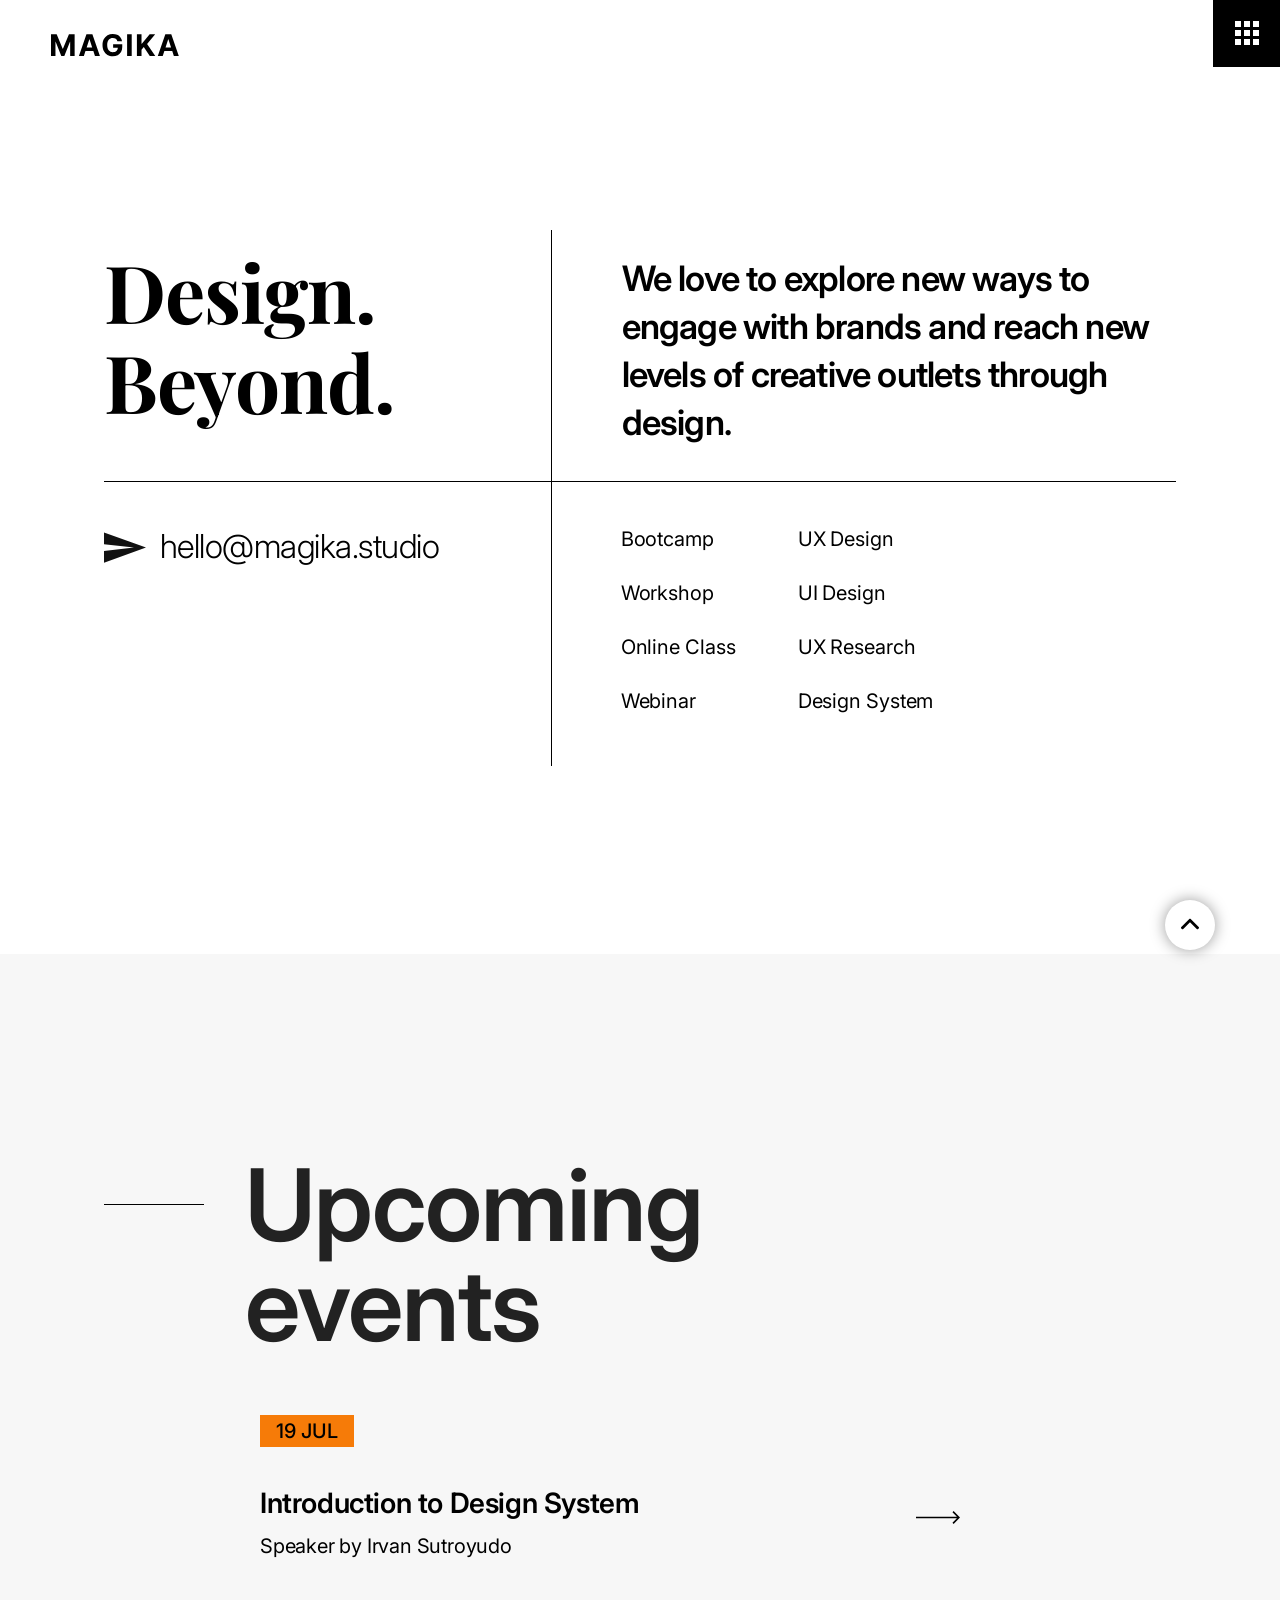
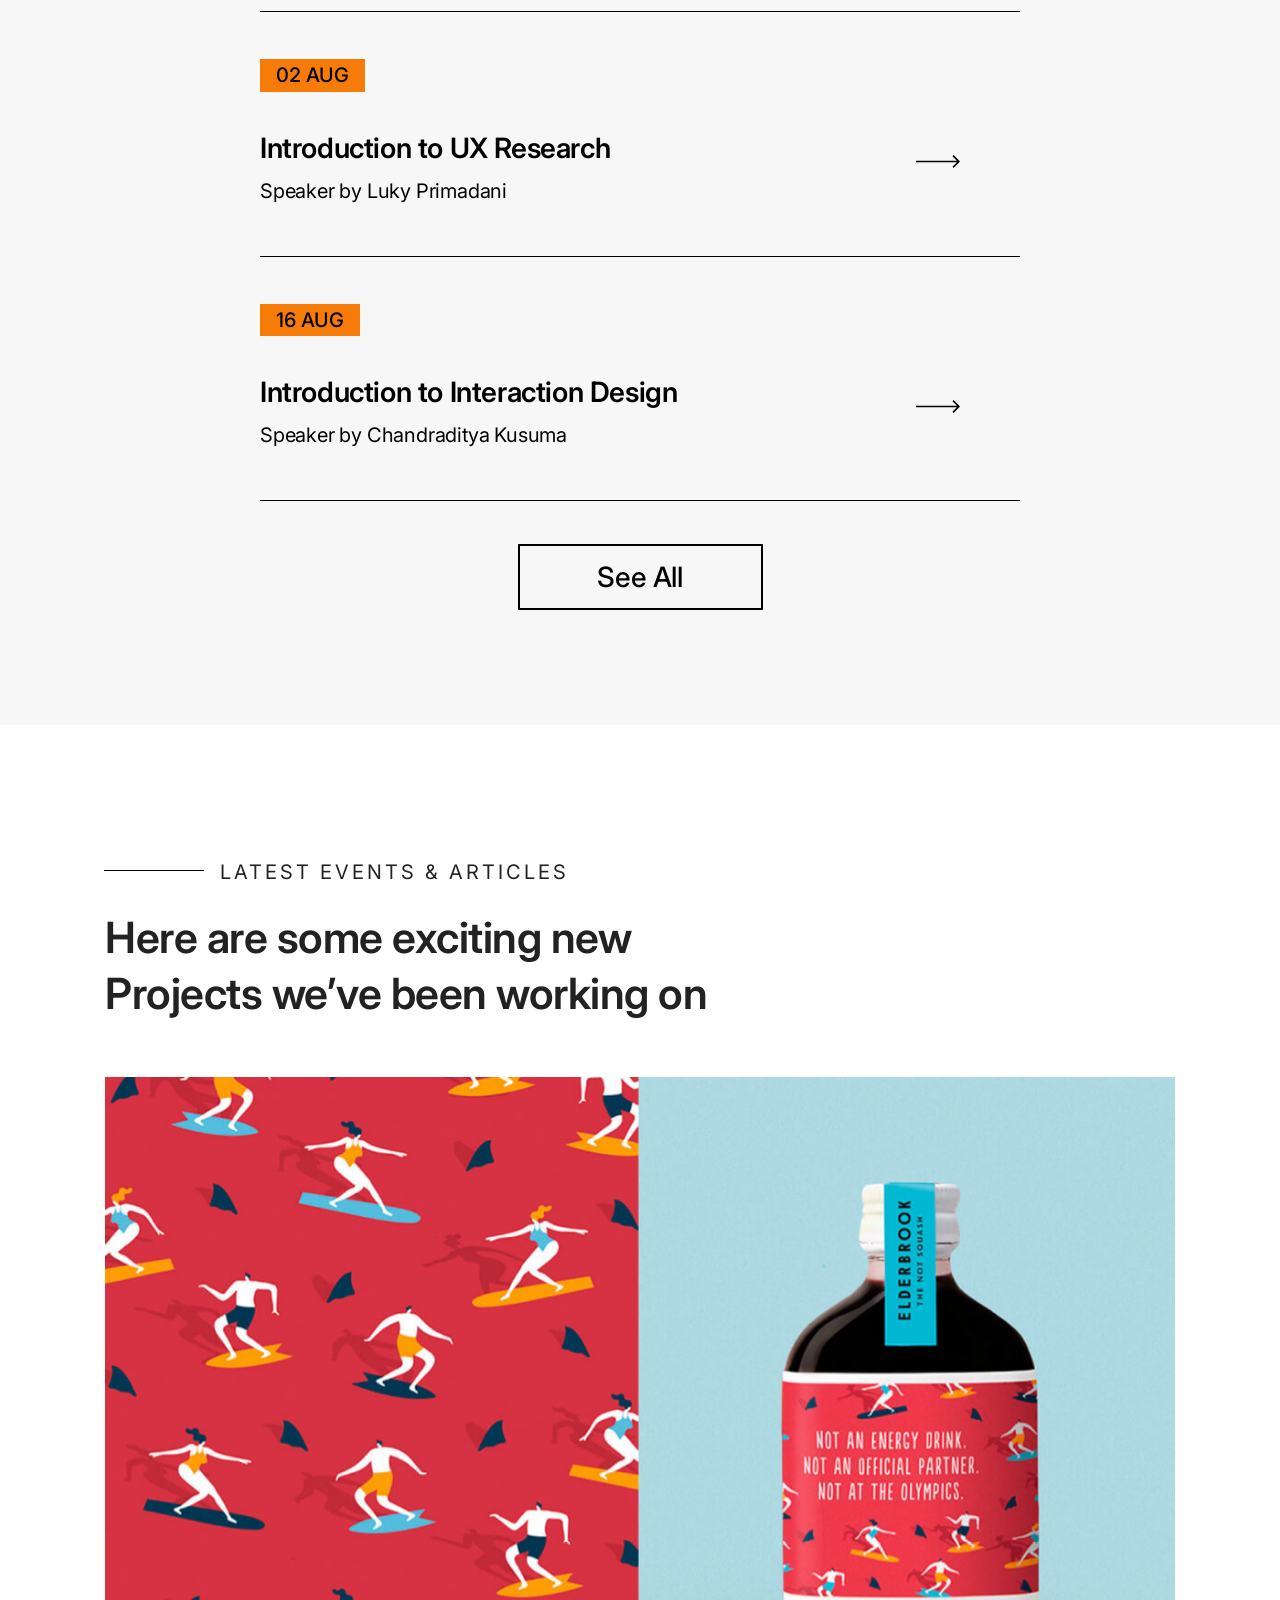
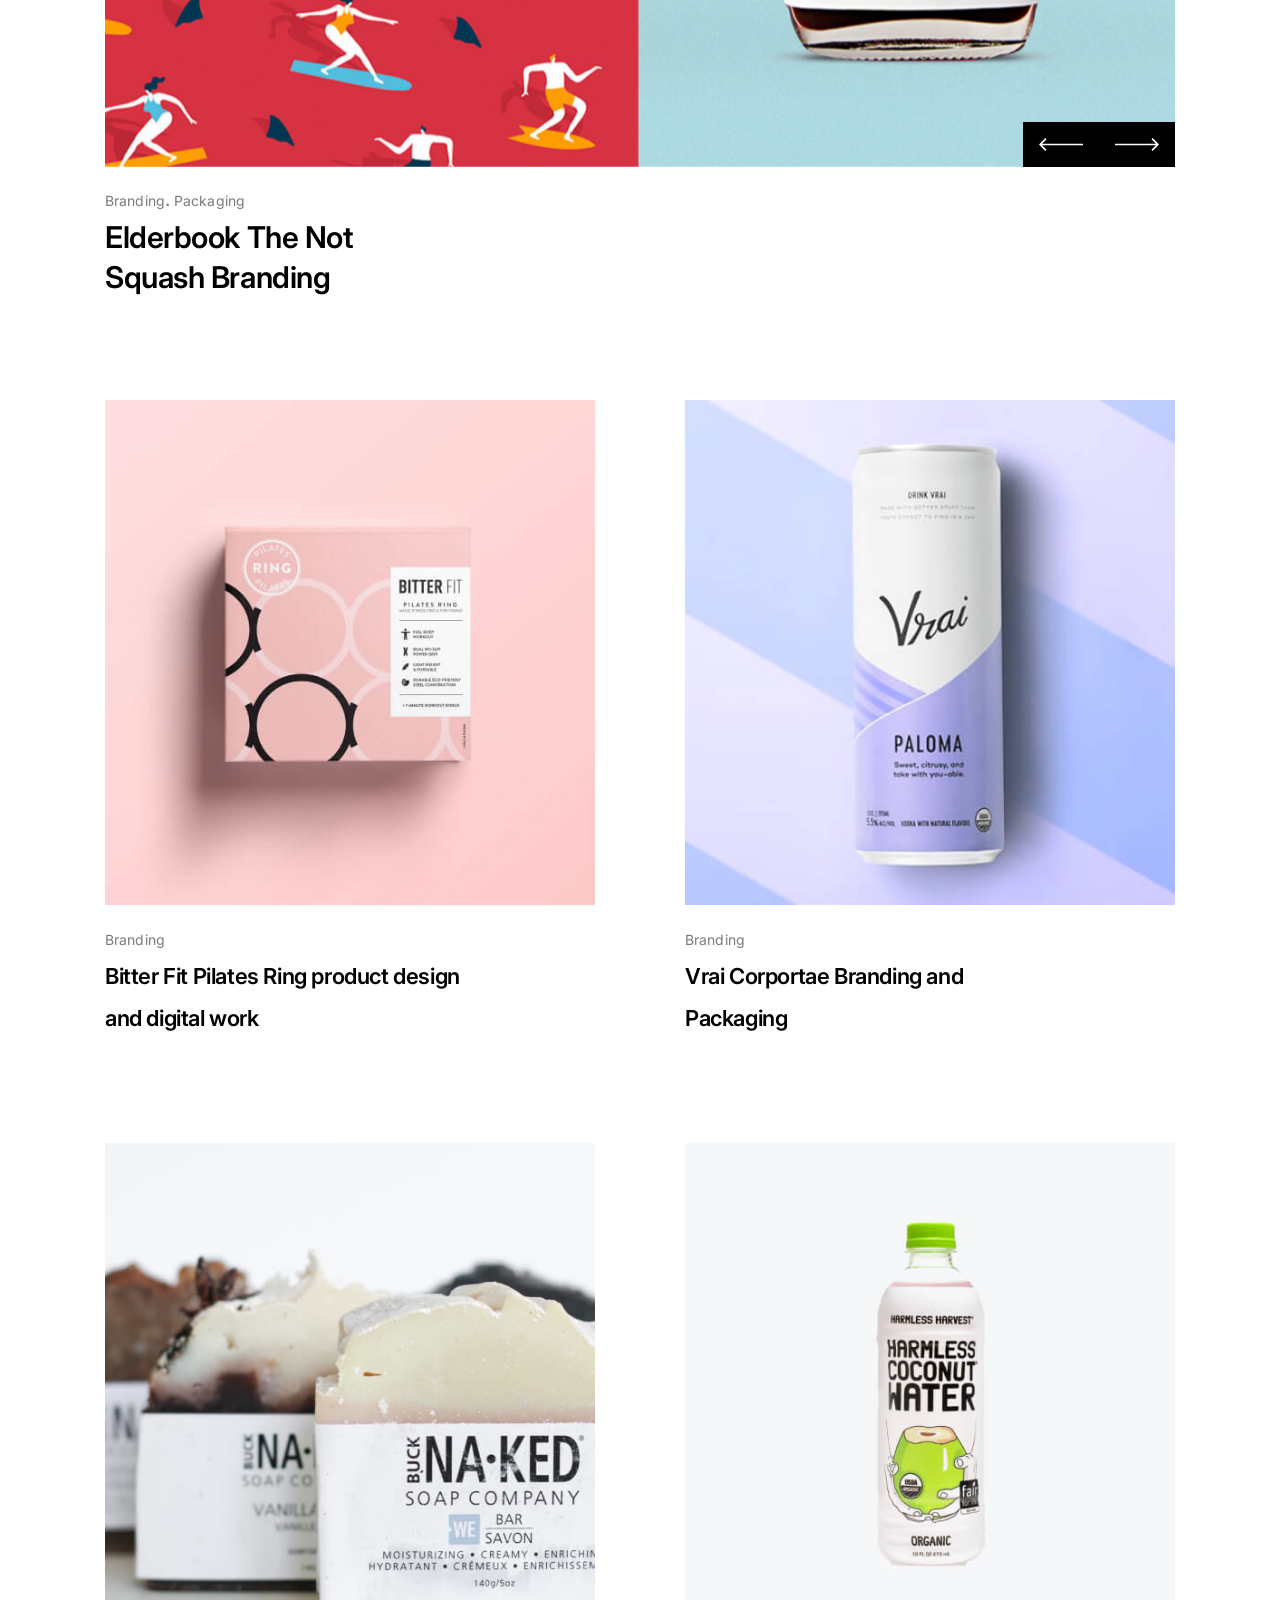
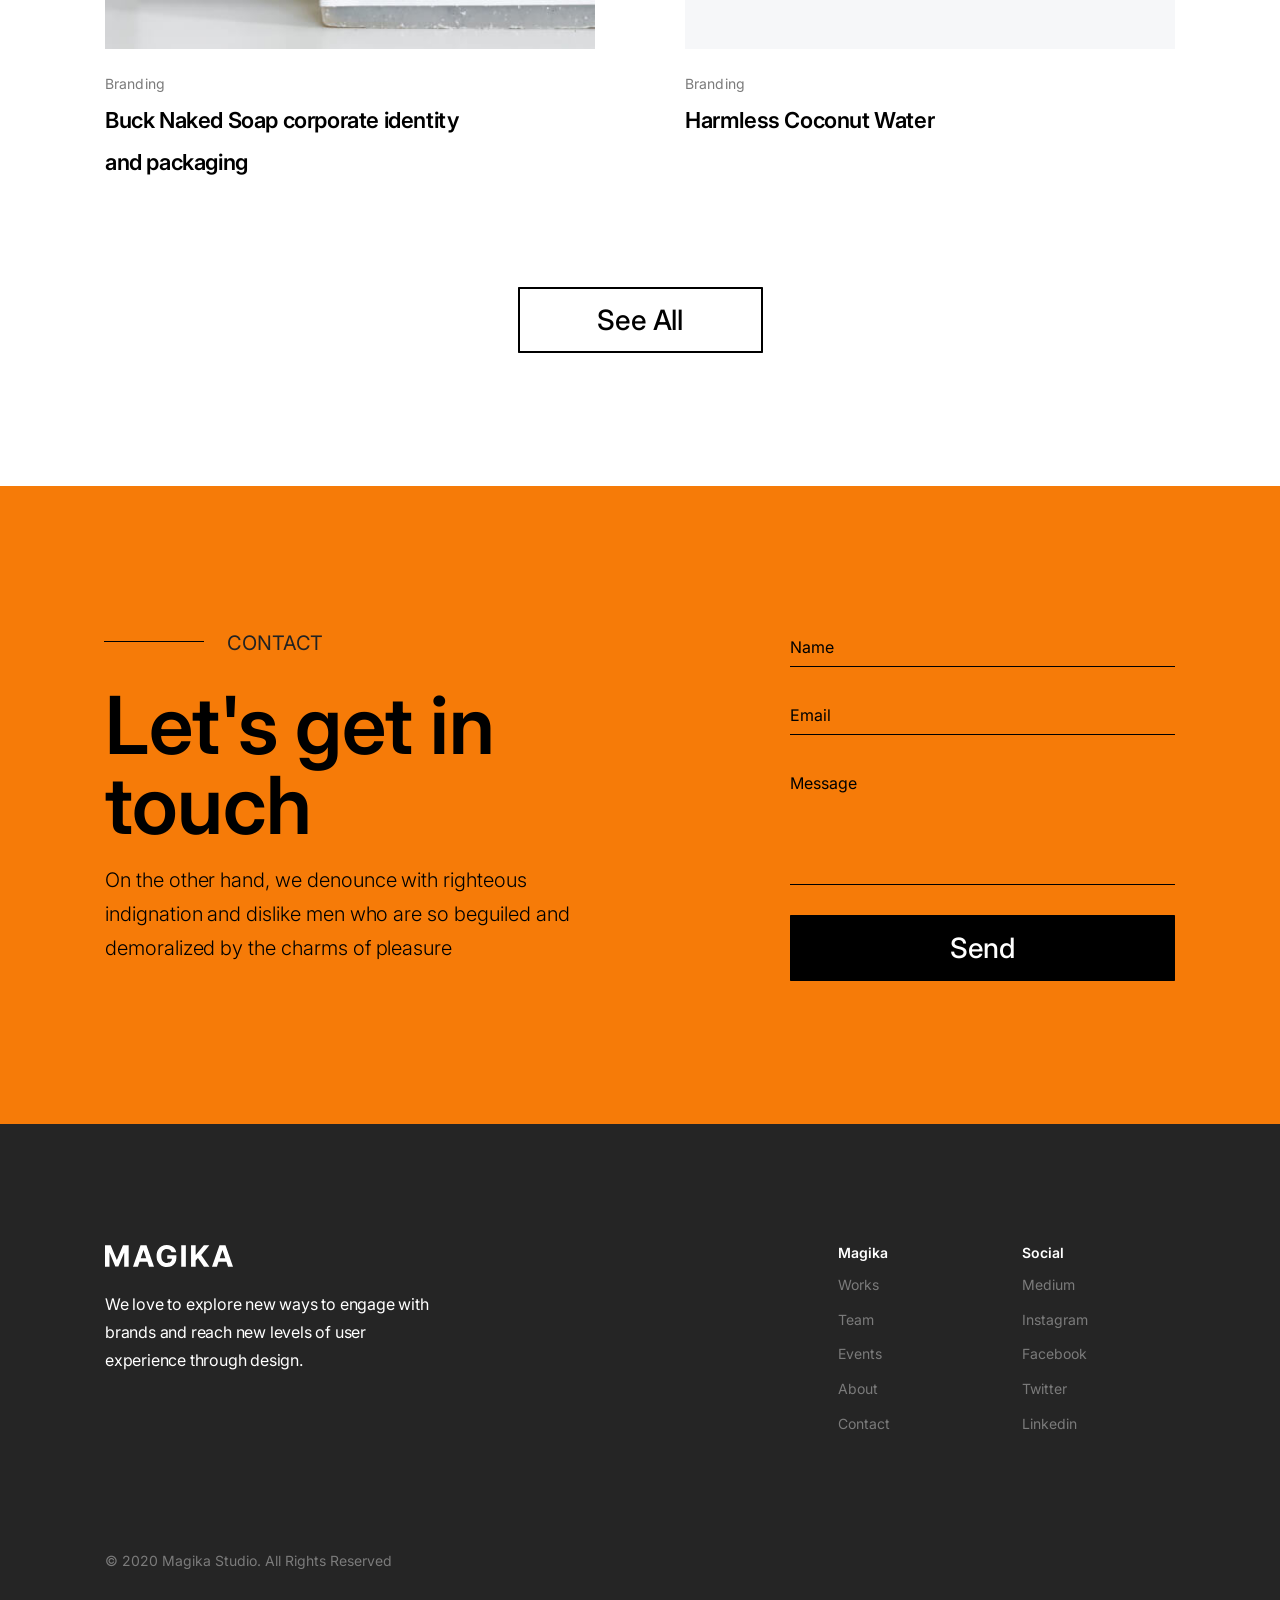
==== commit 219be2aa: "change email" ====
--- a/index.html
+++ b/index.html
@@ -83,7 +83,7 @@
         </div>
         <div class="col-md-5 bdr-btm-none bdr-left-none">
           <div class="email-us wow fadeInLeft" data-wow-duration="2s" data-wow-delay="0.1s">
-            <a href="mailto:hello@havoc.co.uk"><img src="images/icons/send.svg" alt="Send Icon"> hello.magika@gmail.com</a>
+            <a href="mailto:hello@magika.studio"><img src="images/icons/send.svg" alt="Send Icon"> hello@magika.studio</a>
           </div>
         </div>
         <div class="col-md-7 bdr-btm-none">
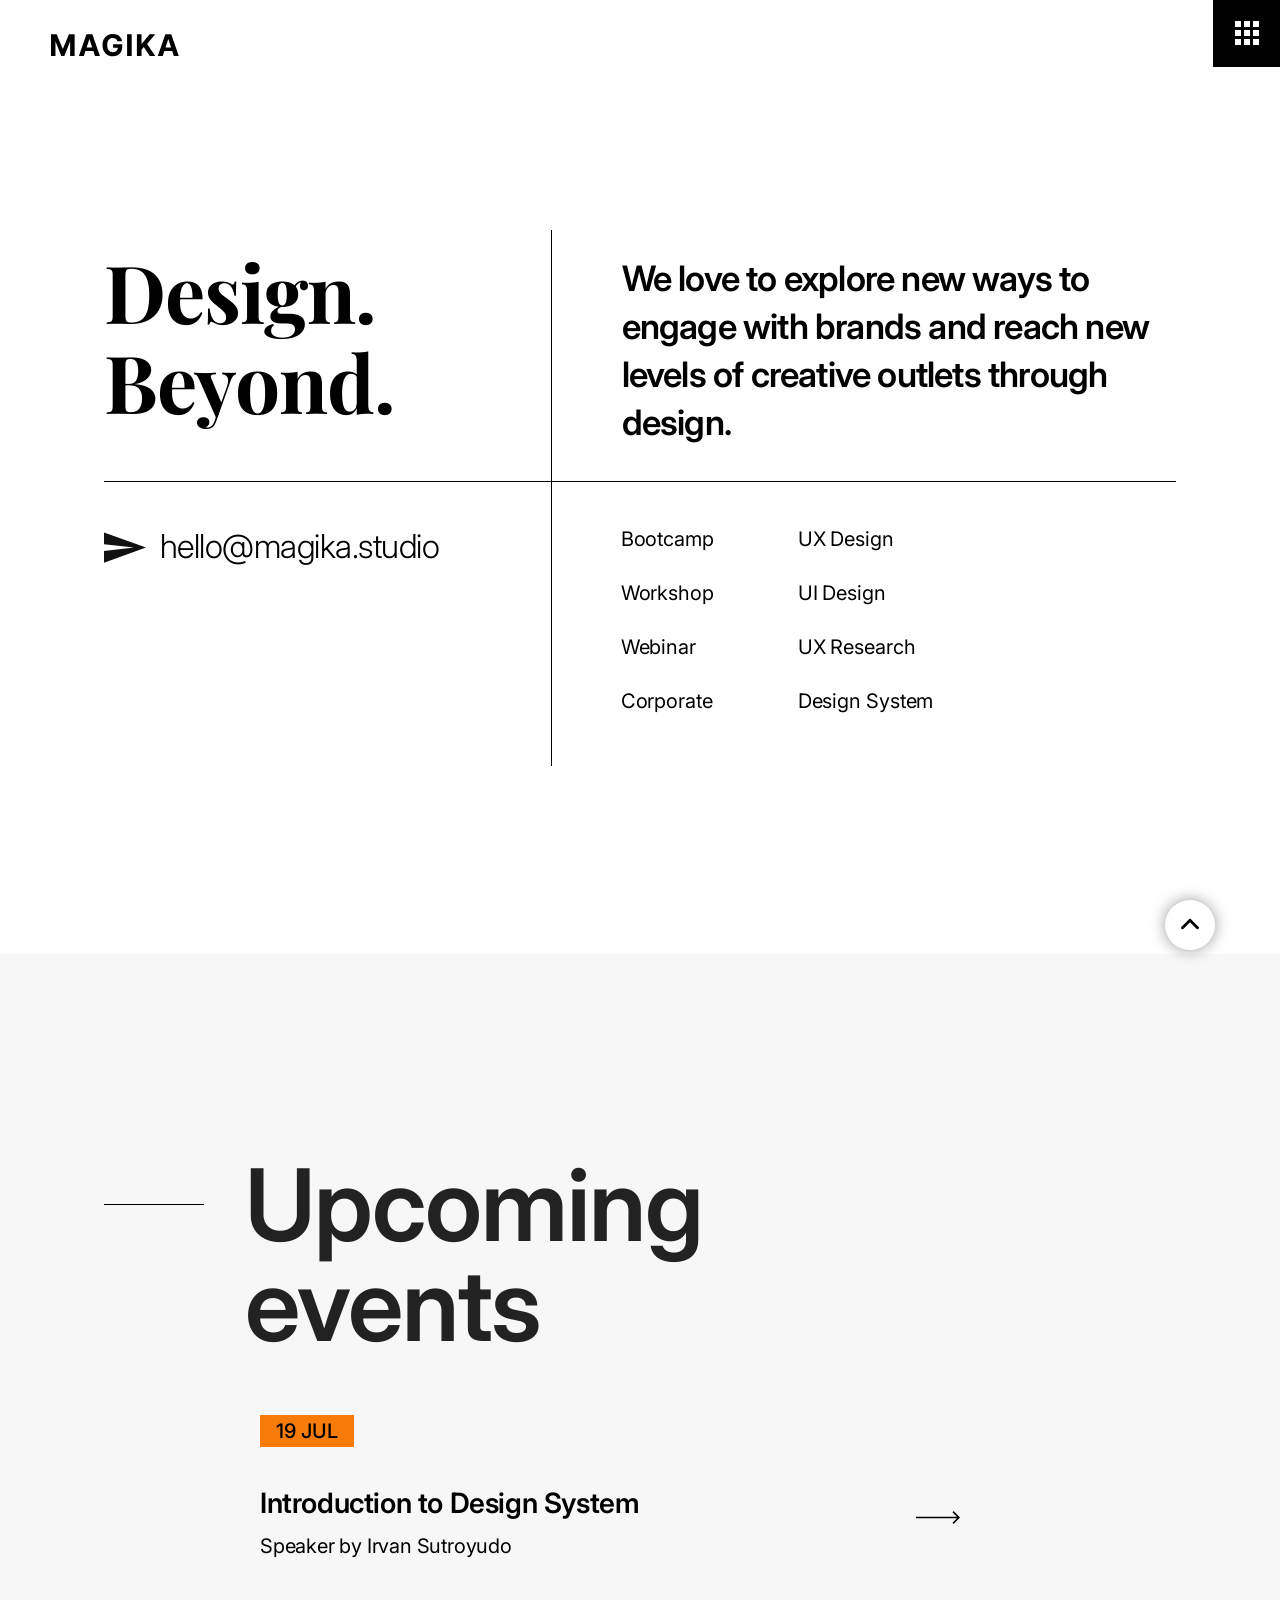
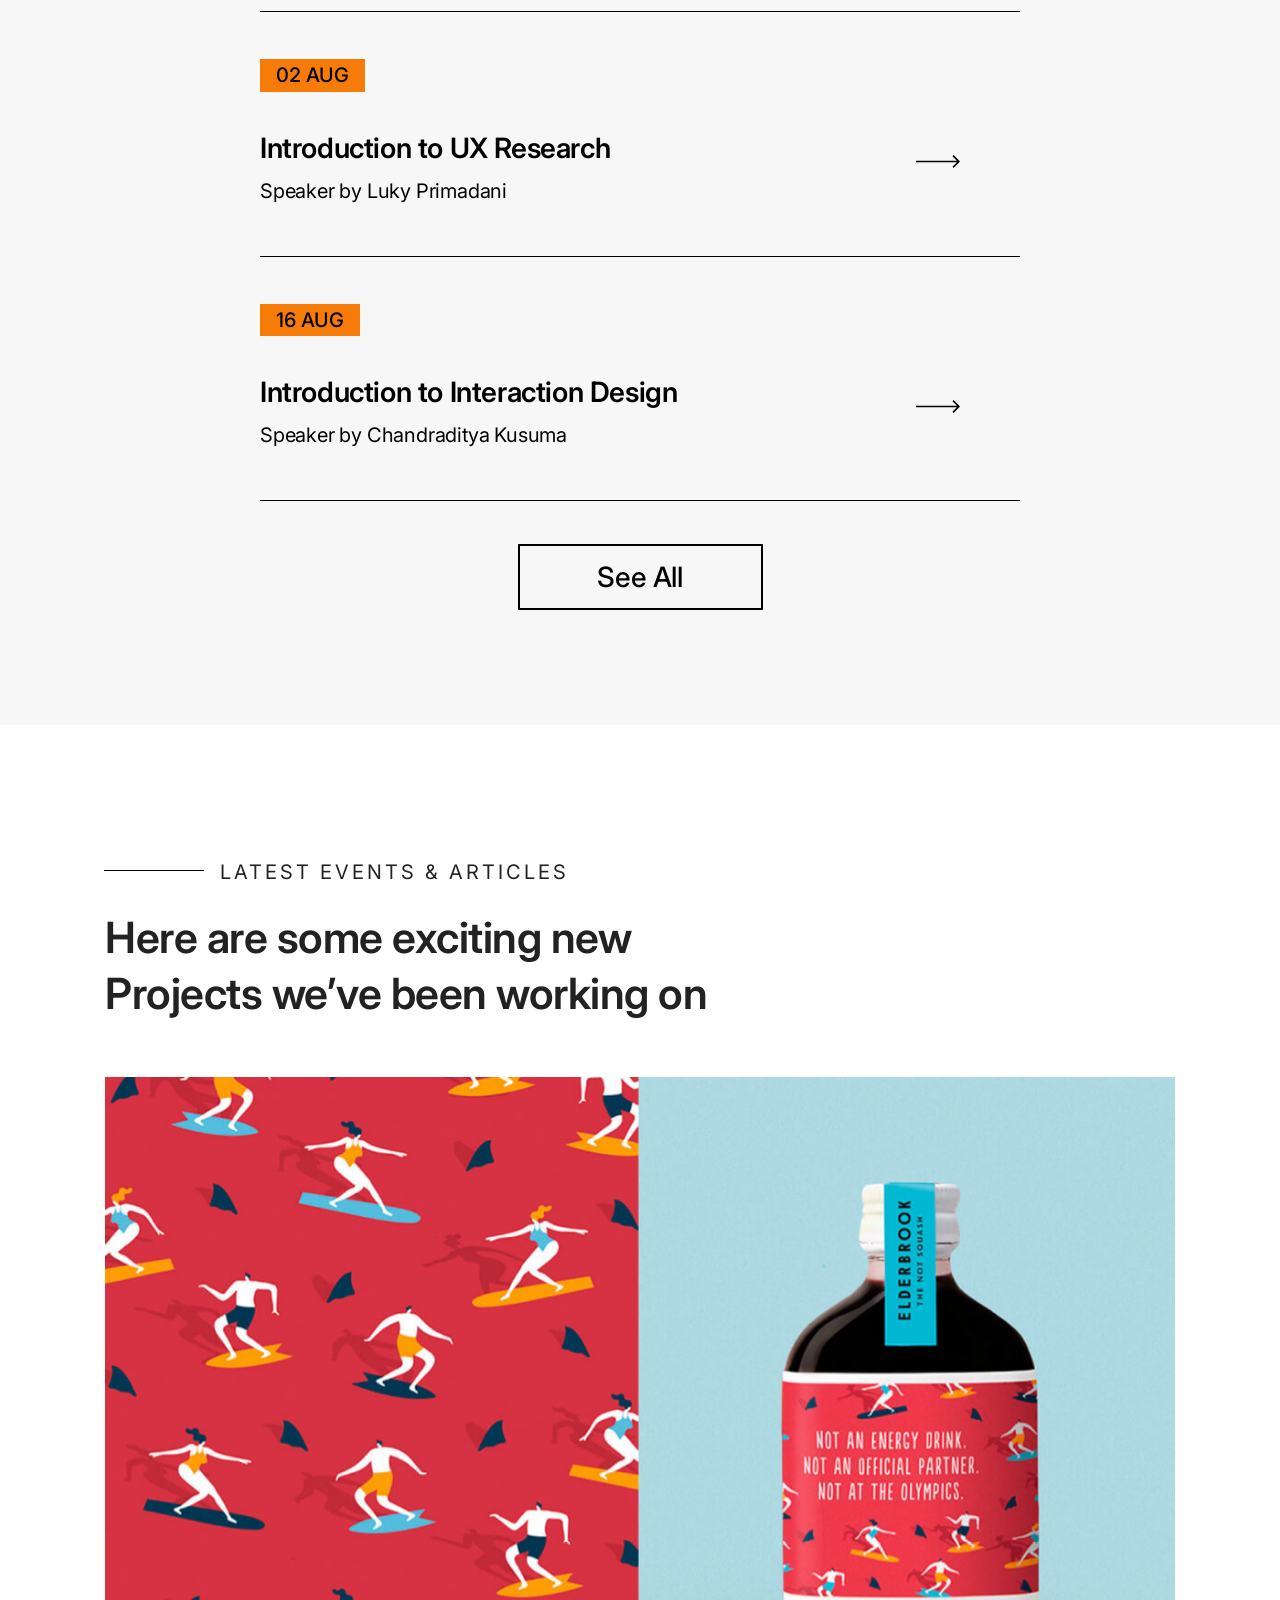
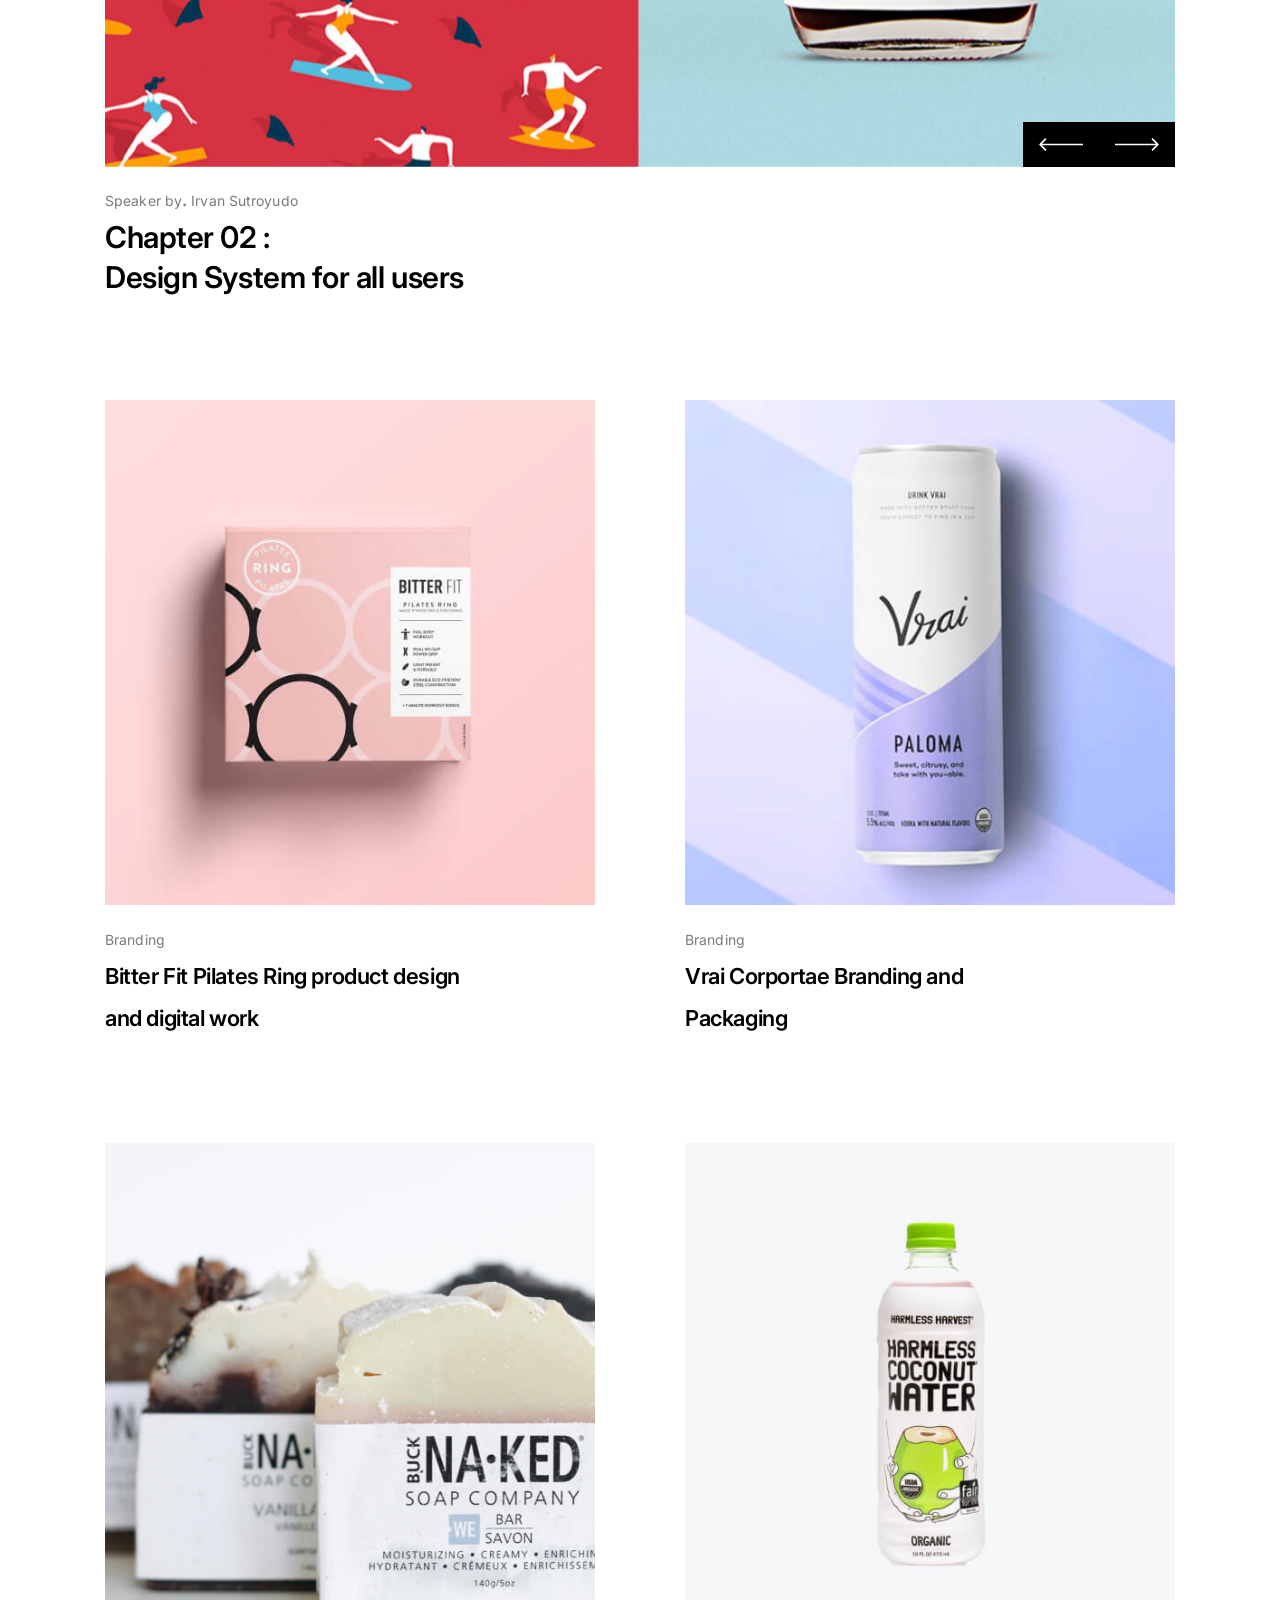
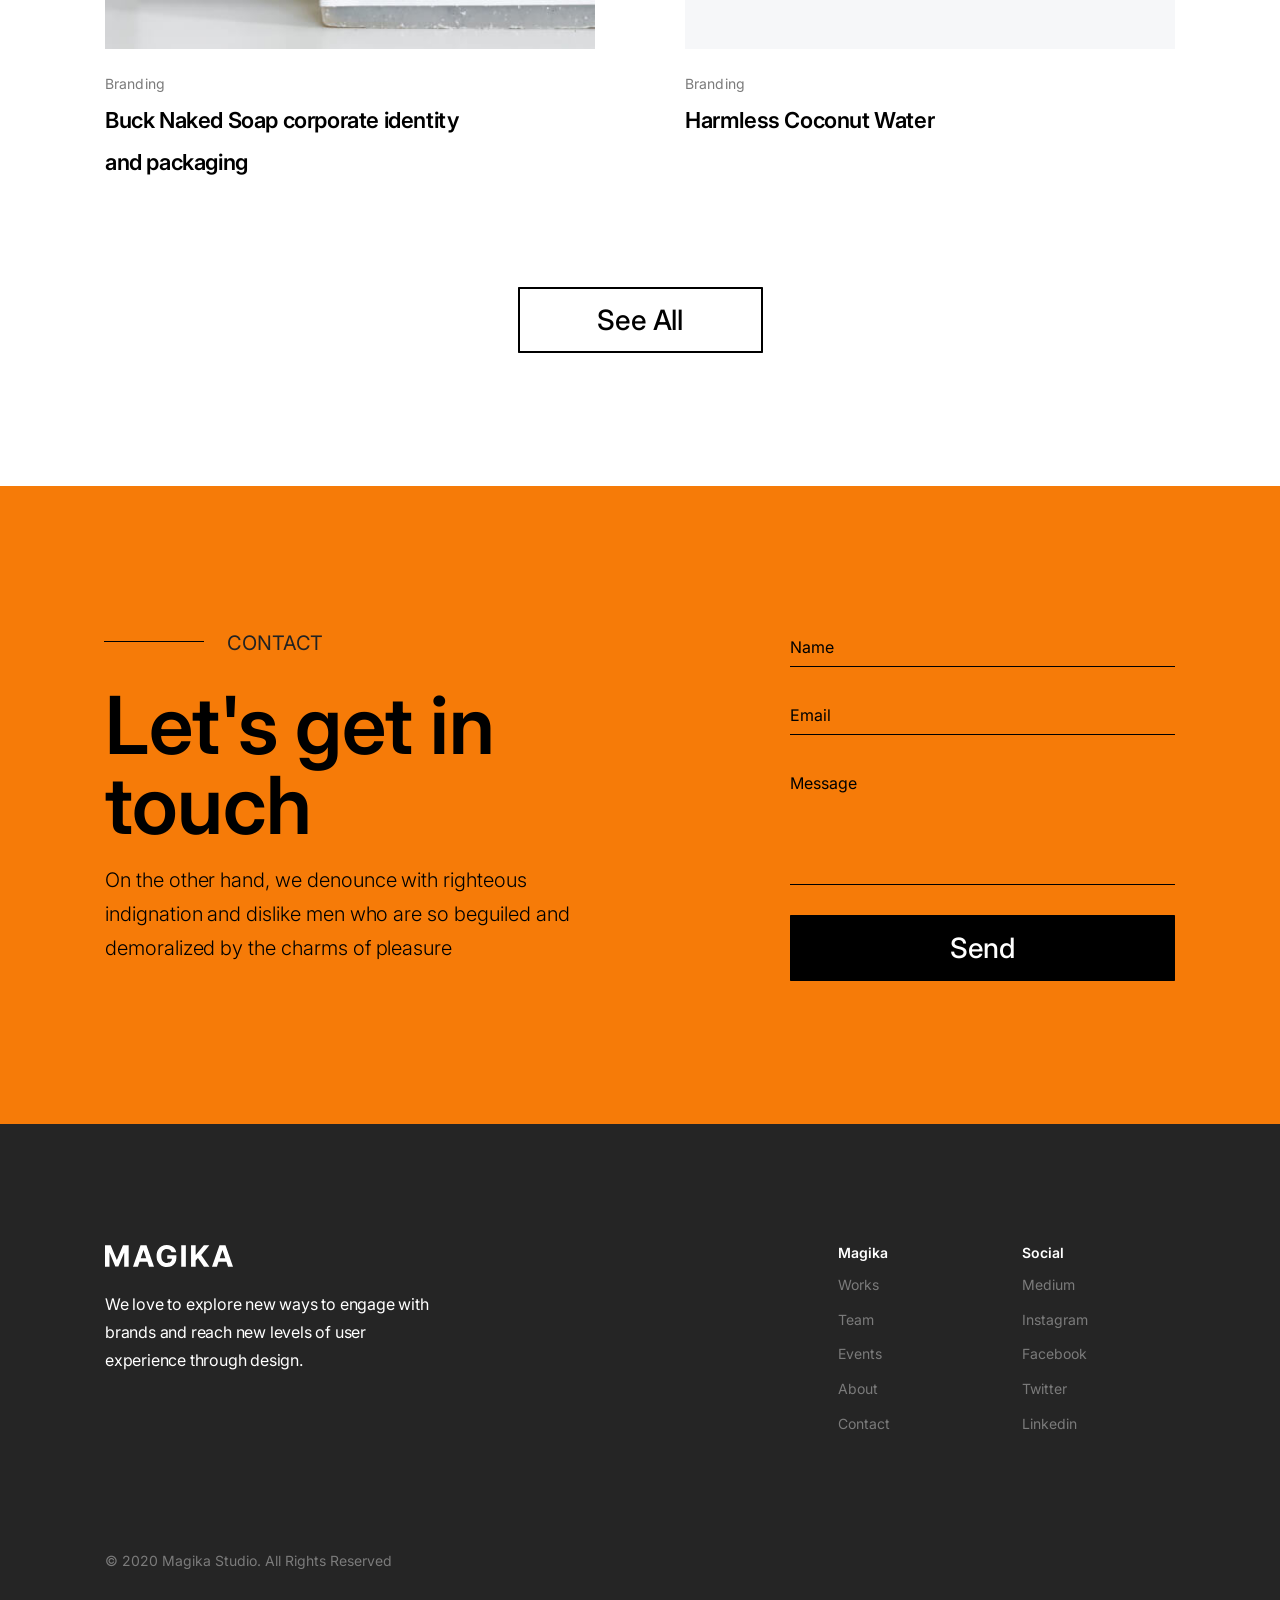
==== commit f7f98ce1: "change email" ====
--- a/index.html
+++ b/index.html
@@ -6,7 +6,7 @@
 <meta name="keywords" content="Havoc">
 <meta name="author" content="Havoc">
 <meta name="viewport" content="width=device-width, initial-scale=1, maximum-scale=1">
-<title>MAGIKA STUDIO | PRODUCT DESIGN </title>
+<title>MAGIKA STUDIO | PRODUCT DESIGN SCHOOL</title>
 <link href="images/icon1.ico" rel="shortcut icon" type="image/x-icon">
 <!-- Havoc External CSS -->
 <link href="css/bootstrap.min.css" rel="stylesheet" type="text/css">
@@ -92,9 +92,9 @@
             <li>UX Design</li>
             <li>Workshop</li>
             <li>UI Design</li>
-            <li>Online Class</li>
+            <li>Webinar</li>
             <li>UX Research</li>
-            <li>Webinar</li>
+            <li>Corporate</li>
             <li>Design System</li>
           </ul>
         </div>
@@ -156,14 +156,14 @@
         <div class="slider-caption">
           <div class="work-info">
             <div class="work-category">
-              <span>Branding</span>
-              <span>Packaging</span>
+              <span>Speaker by</span>
+              <span>Irvan Sutroyudo</span>
             </div>
             <!-- <div class="work-category">
               <a href="#0">Branding</a>
               <a href="#0">Packaging</a>
             </div> -->
-            <h4><a href="work-detail.html">Elderbook The Not<br> Squash Branding</a></h4>
+            <h4><a href="work-detail.html">Chapter 02 :<br> Design System for all users</a></h4>
           </div>
         </div>
       </div>
